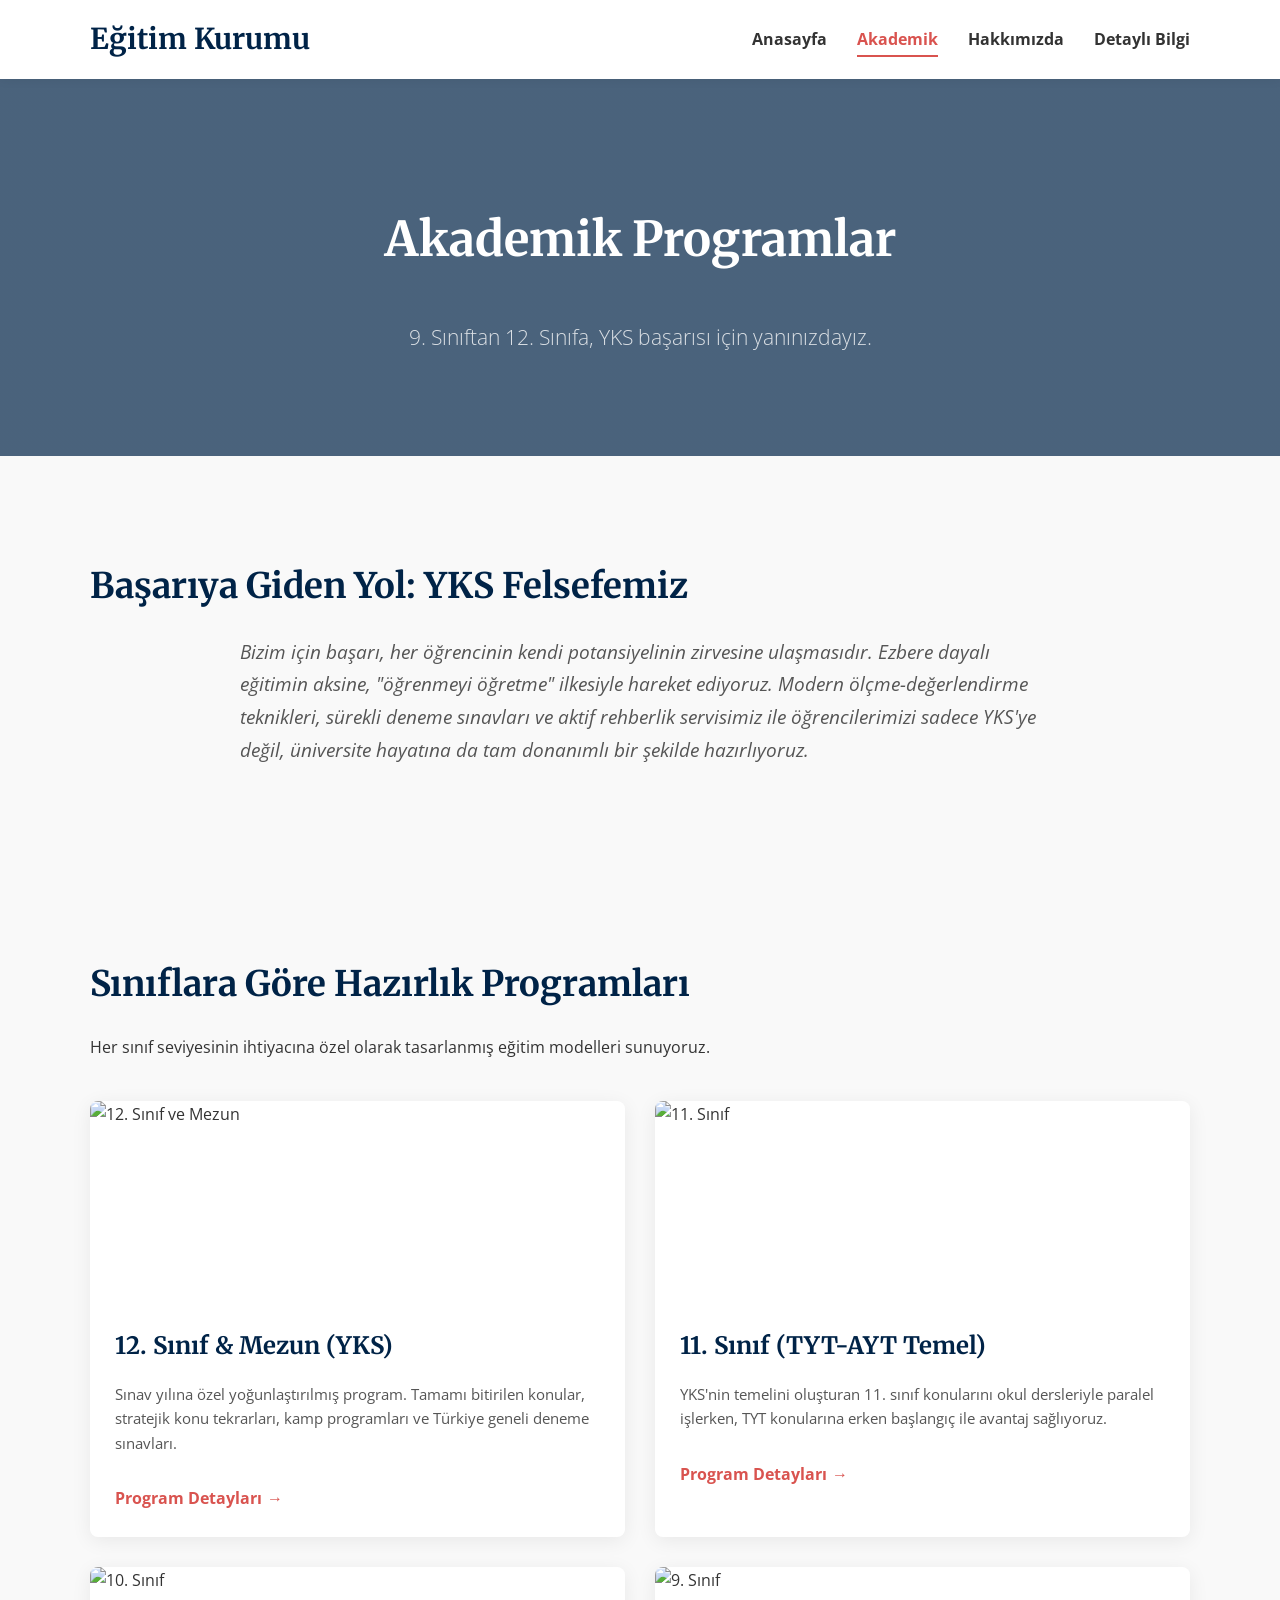
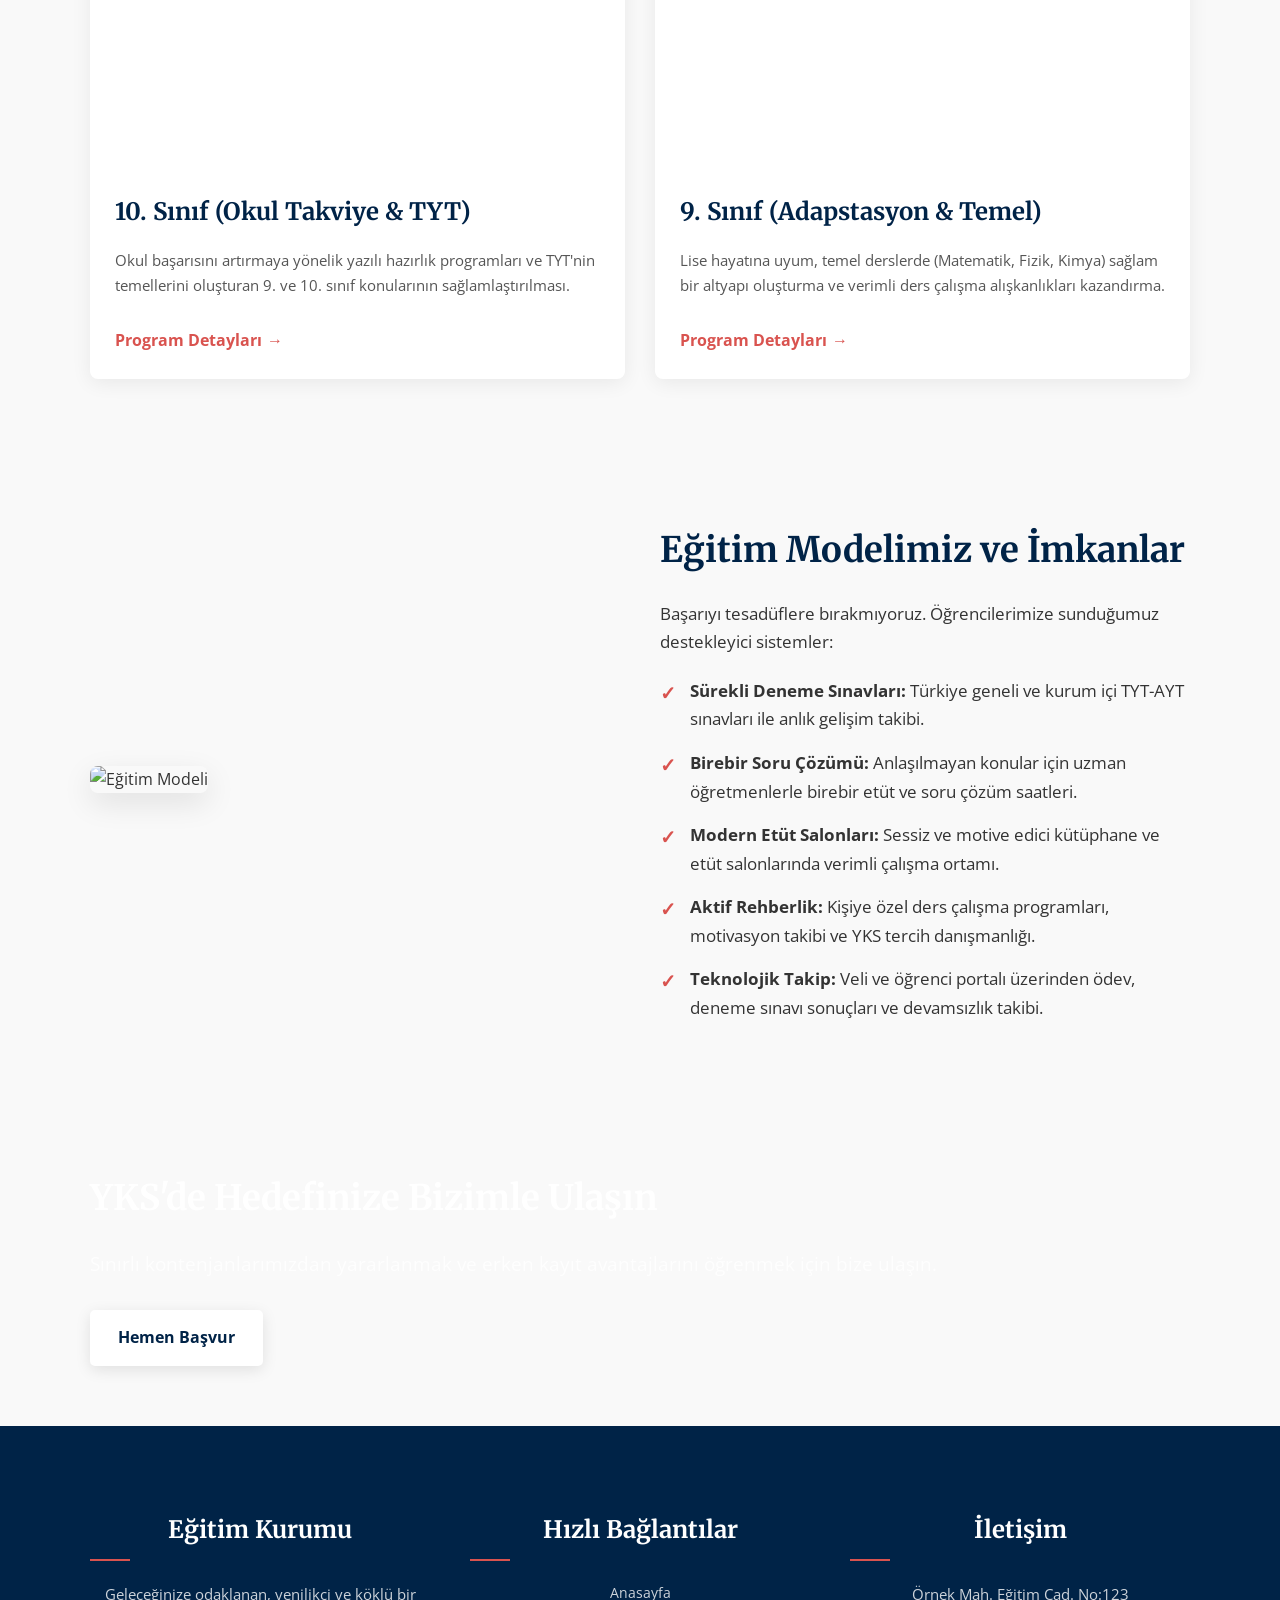
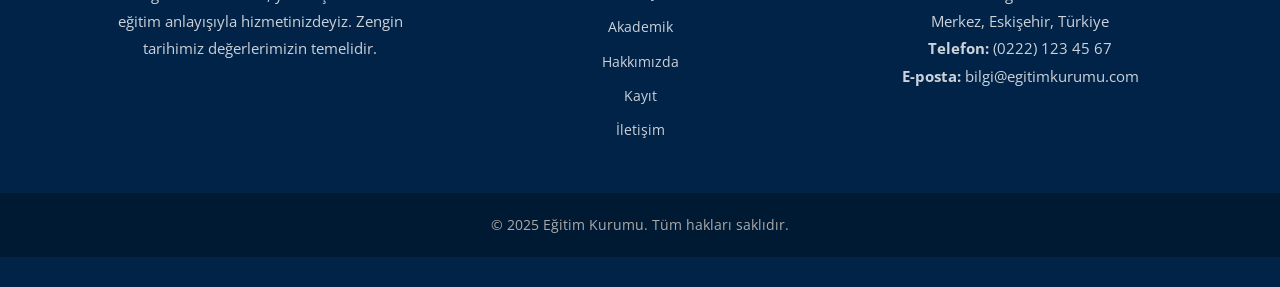
==== akademik.html @ 1feba9d6 "Add files via upload" ====
<!DOCTYPE html>
<html lang="tr">
<head>
    <meta charset="UTF-8">
    <meta name="viewport" content="width=device-width, initial-scale=1.0">
    <title>Akademik Programlar - Eğitim Kurumu</title>
    <link rel="stylesheet" href="style.css">
    
    <link rel="preconnect" href="https://fonts.googleapis.com">
    <link rel="preconnect" href="https://fonts.gstatic.com" crossorigin>
    <link href="https://fonts.googleapis.com/css2?family=Merriweather:wght@400;700&family=Open+Sans:wght@300;400;700&display=swap" rel="stylesheet">
</head>
<body>

    <header>
        <nav class="main-nav">
            <div class="container">
                <div class="logo">
                    <strong>Eğitim Kurumu</strong>
                </div>
                <ul class="nav-links">
                    <li><a href="index.html">Anasayfa</a></li>
                    <li><a href="akademik.html" class="active">Akademik</a></li>
                    <li><a href="hakkimizda.html">Hakkımızda</a></li>
                    <li><a href="detayli_bilgi.html">Detaylı Bilgi</a></li>

                </ul>
            </div>
        </nav>
    </header>

    <main>
        <section class="page-header">
            <div class="container reveal-on-scroll">
                <h1>Akademik Programlar</h1>
                <p class="subtitle">9. Sınıftan 12. Sınıfa, YKS başarısı için yanınızdayız.</p>
            </div>
        </section>

        <section class="philosophy">
            <div class="container intro text-center reveal-on-scroll">
                <h2>Başarıya Giden Yol: YKS Felsefemiz</h2>
                <p>Bizim için başarı, her öğrencinin kendi potansiyelinin zirvesine ulaşmasıdır. Ezbere dayalı eğitimin aksine, "öğrenmeyi öğretme" ilkesiyle hareket ediyoruz. Modern ölçme-değerlendirme teknikleri, sürekli deneme sınavları ve aktif rehberlik servisimiz ile öğrencilerimizi sadece YKS'ye değil, üniversite hayatına da tam donanımlı bir şekilde hazırlıyoruz.</p>
            </div>
        </section>

        <section class="programs">
            <div class="container">
                <div class="intro text-center reveal-on-scroll">
                    <h2>Sınıflara Göre Hazırlık Programları</h2>
                    <p>Her sınıf seviyesinin ihtiyacına özel olarak tasarlanmış eğitim modelleri sunuyoruz.</p>
                </div>
                
                <div class="program-grid-fours reveal-on-scroll">
                    
                    <div class="program-card">
                        <img src="https://placehold.co/600x400/002347/white?text=12.+Sınıf+ve+Mezun" alt="12. Sınıf ve Mezun">
                        <div class="program-content">
                            <h3>12. Sınıf & Mezun (YKS)</h3>
                            <p>Sınav yılına özel yoğunlaştırılmış program. Tamamı bitirilen konular, stratejik konu tekrarları, kamp programları ve Türkiye geneli deneme sınavları.</p>
                            <a href="#" class="btn-learn-more">Program Detayları</a>
                        </div>
                    </div>
                    <div class="program-card">
                        <img src="https://placehold.co/600x400/5a7a9a/white?text=11.+Sınıf" alt="11. Sınıf">
                        <div class="program-content">
                            <h3>11. Sınıf (TYT-AYT Temel)</h3>
                            <p>YKS'nin temelini oluşturan 11. sınıf konularını okul dersleriyle paralel işlerken, TYT konularına erken başlangıç ile avantaj sağlıyoruz.</p>
                            <a href="#" class="btn-learn-more">Program Detayları</a>
                        </div>
                    </div>
                    <div class="program-card">
                        <img src="https://placehold.co/600x400/d9534f/white?text=10.+Sınıf" alt="10. Sınıf">
                        <div class="program-content">
                            <h3>10. Sınıf (Okul Takviye & TYT)</h3>
                            <p>Okul başarısını artırmaya yönelik yazılı hazırlık programları ve TYT'nin temellerini oluşturan 9. ve 10. sınıf konularının sağlamlaştırılması.</p>
                            <a href="#" class="btn-learn-more">Program Detayları</a>
                        </div>
                    </div>
                    <div class="program-card">
                        <img src="https://placehold.co/600x400/6f8aa9/white?text=9.+Sınıf" alt="9. Sınıf">
                        <div class="program-content">
                            <h3>9. Sınıf (Adapstasyon & Temel)</h3>
                            <p>Lise hayatına uyum, temel derslerde (Matematik, Fizik, Kimya) sağlam bir altyapı oluşturma ve verimli ders çalışma alışkanlıkları kazandırma.</p>
                            <a href="#" class="btn-learn-more">Program Detayları</a>
                        </div>
                    </div>
                </div>
            </div>
        </section>
        
        <section class="resources">
            <div class="container split-section reveal-on-scroll">
                <div class="split-image">
                    <img src="https://placehold.co/600x450/4a6a8a/white?text=Deneme+Sınavı+Analizi" alt="Eğitim Modeli">
                </div>
                <div class="split-content">
                    <h2>Eğitim Modelimiz ve İmkanlar</h2>
                    <p>Başarıyı tesadüflere bırakmıyoruz. Öğrencilerimize sunduğumuz destekleyici sistemler:</p>
                    
                    <ul class="feature-list">
                        <li><b>Sürekli Deneme Sınavları:</b> Türkiye geneli ve kurum içi TYT-AYT sınavları ile anlık gelişim takibi.</li>
                        <li><b>Birebir Soru Çözümü:</b> Anlaşılmayan konular için uzman öğretmenlerle birebir etüt ve soru çözüm saatleri.</li>
                        <li><b>Modern Etüt Salonları:</b> Sessiz ve motive edici kütüphane ve etüt salonlarında verimli çalışma ortamı.</li>
                        <li><b>Aktif Rehberlik:</b> Kişiye özel ders çalışma programları, motivasyon takibi ve YKS tercih danışmanlığı.</li>
                        <li><b>Teknolojik Takip:</b> Veli ve öğrenci portalı üzerinden ödev, deneme sınavı sonuçları ve devamsızlık takibi.</li>
                    </ul>
                </div>
            </div>
        </section>

        <section class="cta-banner reveal-on-scroll">
            <div class="container text-center">
                <h2>YKS'de Hedefinize Bizimle Ulaşın</h2>
                <p>Sınırlı kontenjanlarımızdan yararlanmak ve erken kayıt avantajlarını öğrenmek için bize ulaşın.</p>
                <a href="#" class="btn-explore">Hemen Başvur</a>
            </div>
        </section>

    </main>

    <footer class="main-footer">
        <div class="container footer-grid">
            <div class="footer-column">
                <h3>Eğitim Kurumu</h3>
                <p>Geleceğinize odaklanan, yenilikçi ve köklü bir eğitim anlayışıyla hizmetinizdeyiz. Zengin tarihimiz değerlerimizin temelidir.</p>
            </div>
            <div class="footer-column">
                <h3>Hızlı Bağlantılar</h3>
                <ul class="footer-links">
                    <li><a href="index.html">Anasayfa</a></li>
                    <li><a href="akademik.html">Akademik</a></li>
                    <li><a href="hakkimizda.html">Hakkımızda</a></li>
                    <li><a href="#">Kayıt</a></li>
                    <li><a href="#">İletişim</a></li>
                </ul>
            </div>
            <div class="footer-column">
                <h3>İletişim</h3>
                <p>
                    Örnek Mah. Eğitim Cad. No:123<br>
                    Merkez, Eskişehir, Türkiye
                </p>
                <p>
                    <strong>Telefon:</strong> (0222) 123 45 67<br>
                    <strong>E-posta:</strong> bilgi@egitimkurumu.com
                </p>
            </div>
        </div>
        <div class="footer-bottom">
            <div class="container">
                <p>&copy; 2025 Eğitim Kurumu. Tüm hakları saklıdır.</p>
            </div>
        </div>
    </footer>

    <script>
        document.addEventListener("DOMContentLoaded", () => {
            const revealObserver = new IntersectionObserver((entries, observer) => {
                entries.forEach(entry => {
                    if (entry.isIntersecting) {
                        entry.target.classList.add('is-visible');
                        observer.unobserve(entry.target);
                    }
                });
            }, {
                threshold: 0.1
            });

            document.querySelectorAll('.reveal-on-scroll').forEach(el => {
                revealObserver.observe(el);
            });
        });
    </script>
</body>
</html>
---- style.css ----
/* --- TEMEL AYARLAR VE YENİ DEĞİŞKENLER --- */
:root {
    --primary-color: #002347; /* Ana Koyu Mavi */
    --accent-color: #d9534f;  /* Vurgu Rengi (Kırmızı) */
    --text-dark: #333;
    --text-light: #f4f4f4;
    --section-bg: #f9f9f9;   /* Bölümler için açık gri arka plan */
}

/* Daha pürüzsüz kaydırma ve kutu hesaplaması */
html {
    scroll-behavior: smooth;
}

body {
    /* Yeni ve daha profesyonel yazı tipleri */
    font-family: 'Open Sans', sans-serif;
    margin: 0;
    padding: 0;
    color: var(--text-dark);
    line-height: 1.7;
    background-color: #fff;
    -webkit-font-smoothing: antialiased; /* Fontları daha net göster */
}

.container {
    width: 90%;
    max-width: 1100px;
    margin: 0 auto;
}

h1, h2, h3, h4, h5, h6 {
    /* Başlıklar için daha şık, tırnaklı bir font */
    font-family: 'Merriweather', serif;
    font-weight: 700;
    color: var(--primary-color);
}

h1 { font-size: 3rem; }
h2 { font-size: 2.2rem; margin-bottom: 20px; }
h3 { font-size: 1.5rem; }

/* Genel bölüm stilleri (daha fazla boşluk) */
section {
    padding: 70px 0;
}
/* Her ikinci bölüme farklı arka plan rengi */
section:nth-of-type(odd) {
    background-color: var(--section-bg);
}

a {
    text-decoration: none;
    color: var(--accent-color);
    /* Tüm linklere yumuşak geçiş efekti */
    transition: all 0.3s ease;
}
a:hover {
    color: var(--primary-color);
}

/* --- HEADER / MENÜ --- */
.top-bar {
    background-color: var(--section-bg);
    padding: 10px 0;
    font-size: 0.85rem;
    border-bottom: 1px solid #ddd;
}
.top-bar .container { text-align: right; }
.top-bar a { margin-left: 15px; color: #555; }
.top-bar a:hover { color: var(--accent-color); }

.main-nav {
    background-color: #fff;
    padding: 15px 0;
    /* Menüyü sayfadan ayıran gölge efekti */
    box-shadow: 0 2px 10px rgba(0,0,0,0.05);
    position: sticky; /* Menüyü üste sabitler */
    top: 0;
    z-index: 1000;
}
.main-nav .container {
    display: flex;
    justify-content: space-between;
    align-items: center;
}
.logo { font-size: 1.8rem; font-family: 'Merriweather', serif; }
.logo strong { color: var(--primary-color); }

.nav-links { list-style: none; margin: 0; padding: 0; display: flex; }
.nav-links li { margin-left: 30px; }
.nav-links a {
    font-weight: 700;
    color: var(--text-dark);
    padding-bottom: 5px;
    position: relative; /* Efekt için */
}

/* Navigasyon için alt çizgi efekti */
.nav-links a::after {
    content: '';
    position: absolute;
    bottom: -2px;
    left: 0;
    width: 0;
    height: 2px;
    background-color: var(--accent-color);
    transition: width 0.4s ease;
}
.nav-links a:hover::after,
.nav-links a.active::after {
    width: 100%;
}
.nav-links a.active { color: var(--accent-color); }

/* --- ANA KARŞILAMA (HERO) --- */
.hero {
    background-image: linear-gradient(rgba(0, 35, 71, 0.6), rgba(0, 35, 71, 0.6)), url("mainbackground.jpg");
    background-size: cover;
    background-position: center;
    color: #fff;
    padding: 120px 0;
}
.hero-content {
    display: flex;
    justify-content: space-between;
    align-items: center;
    gap: 40px; /* Aradaki boşluk */
}
.hero-left { flex: 2; }
.hero-left .subtitle {
    font-size: 1rem;
    font-weight: 700;
    letter-spacing: 1px;
    color: rgba(255,255,255,0.8);
}
.hero-left h1 {
    margin: 10px 0 30px 0;
    color: #fff; /* Başlık rengi */
    line-height: 1.2;
}

/* Gelişmiş Buton Stili ve Efekti */
.btn-explore {
    background-color: var(--accent-color);
    color: #fff;
    padding: 14px 28px;
    border-radius: 5px;
    font-weight: 700;
    font-size: 1rem;
    display: inline-block; /* Efektler için */
    box-shadow: 0 4px 15px rgba(0,0,0,0.1);
    transition: all 0.3s ease;
}
.btn-explore:hover {
    background-color: #c9302c;
    color: #fff;
    /* Butona 'kalkma' efekti */
    transform: translateY(-3px);
    box-shadow: 0 6px 20px rgba(0,0,0,0.2);
}

.hero-right {
    flex: 1;
    background-color: rgba(255, 255, 255, 0.1);
    backdrop-filter: blur(8px);
    padding: 25px;
    border-radius: 8px; /* Yumuşak kenarlar */
    box-shadow: 0 4px 20px rgba(0,0,0,0.1);
}
.events-box h3 {
    border-bottom: 2px solid var(--accent-color);
    padding-bottom: 10px;
    margin-top: 0;
    color: #fff;
}
.events-box ul { list-style: none; padding: 0; margin: 0; }
.events-box li {
    padding: 12px 0;
    border-bottom: 1px solid rgba(255, 255, 255, 0.3);
}
.events-box li:last-child { border-bottom: none; }
.events-box a { color: #fff; font-weight: 700; }
.events-box a:hover { color: var(--accent-color); }

/* --- BAŞARI HİKAYELERİ (PARALAKS EFEKTİ) --- */
.success-stories {
    background-image: linear-gradient(rgba(0, 35, 71, 0.7), rgba(0, 35, 71, 0.7)), url('mezunlar.jpg');
    background-size: cover;
    background-position: center;
    color: #fff;
    padding: 100px 0;
    /* Basit Paralaks Efekti */
    background-attachment: fixed;
    text-align: center;
}
.success-stories h2 { color: #fff; }
.testimonial-quote {
    font-size: 1.6rem;
    font-style: italic;
    font-weight: 300;
    max-width: 750px;
    margin: 20px auto;
}
.testimonial-author {
    display: block;
    font-weight: 700;
    font-size: 1.1rem;
    margin-top: 20px;
    color: var(--accent-color);
}
.testimonial-title { font-size: 0.9rem; color: rgba(255,255,255,0.8); }

/* --- İSTATİSTİKLER (SAYAÇ EFEKTİ) --- */
.stats {
    background-color: var(--primary-color);
    color: #fff;
    padding: 60px 0;
}
.stats-grid {
    display: flex;
    justify-content: space-around;
    text-align: center;
    flex-wrap: wrap; /* Mobil için */
}
.stat-item {
    padding: 10px 20px;
}
.stat-item .stat-number {
    display: block;
    font-size: 3rem;
    font-weight: 700;
    color: var(--accent-color);
}
.stat-item .stat-label {
    font-size: 1rem;
    font-weight: 300;
    color: rgba(255,255,255,0.9);
}

/* --- STRATEJİLER (GELİŞMİŞ HOVER EFEKTİ) --- */
.strategies {
    padding-top: 70px;
    padding-bottom: 0; /* Grid altta olduğu için */
    background-color: #fff;
}
.strategies .intro {
    max-width: 800px;
    margin: 0 auto 50px auto;
    text-align: center;
}
.strategies .intro h2::after {
    /* Başlık altına şık bir ayraç */
    content: '';
    display: block;
    width: 60px;
    height: 3px;
    background-color: var(--accent-color);
    margin: 15px auto 0;
}
.strategies .intro p {
    font-size: 1.1rem;
    color: #555;
}

.cta-grid {
    display: grid;
    grid-template-columns: repeat(4, 1fr);
    width: 100%;
}
.cta-item {
    height: 350px;
    background-size: cover;
    background-position: center;
    position: relative;
    display: flex;
    justify-content: center;
    align-items: flex-end;
    overflow: hidden; /* Taşan efekti gizle */
    text-align: center;
}
.cta-item a {
    color: #fff;
    font-size: 1.4rem;
    font-family: 'Merriweather', serif;
    font-weight: 700;
    padding: 30px 20px;
    position: relative;
    z-index: 2;
    transition: all 0.4s ease;
    width: 100%;
}

/* Görüntü zoom efekti için arkaplan katmanı */
.cta-item::before {
    content: '';
    position: absolute;
    top: 0; left: 0; right: 0; bottom: 0;
    background: inherit; /* HTML'deki stili kopyalar */
    background-size: cover;
    background-position: center;
    z-index: 0;
    transition: transform 0.5s ease-out; /* Zoom efekti */
}
/* Alttan gelen gölge katmanı */
.cta-item::after {
    content: '';
    position: absolute;
    bottom: 0; left: 0; right: 0;
    height: 100%;
    background: linear-gradient(to top, rgba(0, 35, 71, 0.9) 10%, transparent 70%);
    z-index: 1;
    transition: all 0.4s ease;
}

/* CTA HOVER EFEKTİ */
.cta-item:hover::before {
    /* Arka plan resmini büyüt */
    transform: scale(1.1);
}
.cta-item:hover::after {
    /* Gölgeyi daha belirgin yap */
    background: linear-gradient(to top, rgba(0, 35, 71, 1) 30%, transparent 80%);
}
.cta-item:hover a {
    /* Metni hafifçe yukarı kaldır */
    transform: translateY(-10px);
}

/* --- FOOTER --- */
.main-footer {
    background-color: #222;
    color: #aaa;
    padding: 30px 0;
    text-align: center;
    font-size: 0.9rem;
}
.main-footer p { margin: 0; }

.reveal-on-scroll {
    opacity: 0;
    transform: translateY(40px); /* 40px aşağıdan gelsin */
    transition: opacity 1s ease-out, transform 0.8s ease-out;
    
    /* Tarayıcıya ipucu vererek performansı artır */
    will-change: opacity, transform; 
}

/* 2. Bitiş durumu: JavaScript bu sınıfı ekleyecek */
.reveal-on-scroll.is-visible {
    opacity: 1;
    transform: translateY(0);
}

/* 3. (Opsiyonel) Hero bölümündeki sağ kutu biraz gecikmeli gelsin */
.hero-right.reveal-on-scroll {
    transition-delay: 0.2s; /* 200ms gecikme */
}

/* 4. (Opsiyonel) Strateji kartları biraz gecikmeli gelsin */
.cta-grid.reveal-on-scroll {
    transition-delay: 0.3s; /* 300ms gecikme */
}
/* --- YENİ EKLENDİ: İLETİŞİM FORMU --- */
.contact {
    background-color: var(--section-bg); /* Açık gri arka plan */
}

.contact .intro p {
    font-size: 1.1rem;
    color: #555;
}

.contact-form {
    max-width: 800px;
    margin: 40px auto 0 auto;
}

/* Formu grid ile 2'li sütunlara ayır */
.form-grid {
    display: grid;
    grid-template-columns: 1fr 1fr;
    gap: 20px;
}

.form-group {
    margin-bottom: 20px;
}

.form-group label {
    display: block;
    margin-bottom: 8px;
    font-weight: 700;
    color: var(--primary-color);
}

.form-group input,
.form-group textarea {
    width: 100%;
    padding: 12px;
    border: 1px solid #ddd;
    border-radius: 5px;
    font-family: 'Open Sans', sans-serif;
    font-size: 1rem;
    box-sizing: border-box; /* Önemli: Padding'i genişliğe dahil et */
    transition: border-color 0.3s, box-shadow 0.3s;
}

.form-group input:focus,
.form-group textarea:focus {
    outline: none;
    border-color: var(--primary-color);
    box-shadow: 0 0 5px rgba(0, 35, 71, 0.2);
}

.contact-form .btn-explore {
    font-size: 1rem;
    padding: 14px 35px;
    cursor: pointer;
    border: none;
}


/* --- YENİ EKLENDİ: FOOTER --- */
.main-footer {
    background-color: var(--primary-color);
    color: rgba(255, 255, 255, 0.8);
    padding-top: 60px;
}

.footer-grid {
    display: grid;
    grid-template-columns: repeat(3, 1fr); /* 3 sütunlu grid */
    gap: 40px;
    padding-bottom: 40px;
}

.footer-column h3 {
    color: #fff;
    font-family: 'Merriweather', serif;
    margin-bottom: 20px;
    position: relative;
}

/* Başlık altı çizgi efekti */
.footer-column h3::after {
    content: '';
    display: block;
    width: 40px;
    height: 2px;
    background-color: var(--accent-color);
    margin-top: 8px;
}

.footer-column p {
    line-height: 1.8;
    font-size: 0.95rem;
}

.footer-links {
    list-style: none;
    padding: 0;
    margin: 0;
}

.footer-links li {
    margin-bottom: 10px;
}

.footer-links a {
    color: rgba(255, 255, 255, 0.8);
    text-decoration: none;
    transition: all 0.3s ease;
}

.footer-links a:hover {
    color: #fff;
    padding-left: 5px; /* Hover'da hafif kayma efekti */
}

.footer-bottom {
    background-color: #001a33; /* Ana renkten biraz daha koyu */
    color: #aaa;
    padding: 20px 0;
    text-align: center;
    font-size: 0.9rem;
}

.footer-bottom p {
    margin: 0;
}
/* --- YENİ EKLENDİ: AKADEMİK SAYFASI STİLLERİ --- */

/* 1. Sayfa Başlığı (Mini Hero) */
.page-header {
    background-image: linear-gradient(rgba(0, 35, 71, 0.7), rgba(0, 35, 71, 0.7)), url('https://placehold.co/1920x400/5a7a9a/white?text=Akademik');
    background-size: cover;
    background-position: center;
    padding: 80px 0;
    text-align: center;
    color: #fff;
}

.page-header h1 {
    color: #fff;
    font-size: 3rem;
}

/* 2. Felsefe Bölümü (Arka plan rengi) */
.philosophy {
    background-color: var(--section-bg);
}
.philosophy .intro p {
    font-size: 1.2rem;
    font-style: italic;
    color: #555;
    max-width: 800px;
    margin-left: auto;
    margin-right: auto;
}

/* 3. Programlar Bölümü */
.programs {
    background-color: #fff;
}

.program-grid {
    display: grid;
    grid-template-columns: repeat(3, 1fr);
    gap: 30px;
    margin-top: 40px;
}

.program-card {
    background-color: #fff;
    border-radius: 8px;
    box-shadow: 0 4px 20px rgba(0,0,0,0.07);
    overflow: hidden;
    transition: transform 0.3s ease, box-shadow 0.3s ease;
}

.program-card:hover {
    transform: translateY(-8px);
    box-shadow: 0 10px 30px rgba(0,0,0,0.12);
}

.program-card img {
    width: 100%;
    height: 200px; /* Kart görselleri için sabit yükseklik */
    object-fit: cover; /* Resmin orantılı kalmasını sağlar */
    display: block;
}

.program-content {
    padding: 25px;
}

.program-content h3 {
    margin-top: 0;
    margin-bottom: 10px;
    color: var(--primary-color);
}

.program-content p {
    font-size: 0.95rem;
    color: #555;
    line-height: 1.6;
}

.btn-learn-more {
    display: inline-block;
    margin-top: 15px;
    font-weight: 700;
    color: var(--accent-color);
    text-decoration: none;
    position: relative;
}

.btn-learn-more::after {
    content: '→';
    margin-left: 5px;
    transition: margin-left 0.3s ease;
}

.btn-learn-more:hover::after {
    margin-left: 10px;
}

/* 4. Kaynaklar (Split Section) */
.resources {
    background-color: var(--section-bg);
}
.split-section {
    display: grid;
    grid-template-columns: 1fr 1fr;
    gap: 40px;
    align-items: center;
}
.split-image img {
    width: 100%;
    border-radius: 8px;
    box-shadow: 0 10px 30px rgba(0,0,0,0.1);
}
.split-content h2 {
    margin-top: 0;
}
.split-content p {
    font-size: 1.05rem;
    line-height: 1.7;
}

/* 5. Eylem Çağrısı Banner */
.cta-banner {
    background-color: var(--primary-color);
    color: #fff;
    padding: 60px 0;
}
.cta-banner h2 {
    color: #fff;
    margin-top: 0;
}
.cta-banner p {
    font-size: 1.2rem;
    color: rgba(255,255,255,0.8);
    margin-bottom: 30px;
}
.cta-banner .btn-explore {
    background-color: #fff;
    color: var(--primary-color);
}
.cta-banner .btn-explore:hover {
    background-color: var(--accent-color);
    color: #fff;
}
.page-header p.subtitle {
    font-size: 1.3rem;
    font-weight: 300;
    color: rgba(255, 255, 255, 0.8);
    margin-top: 10px;
}


/* 4'lü (2x2) program grid'i için yeni sınıf */
.program-grid-fours {
    display: grid;
    grid-template-columns: repeat(2, 1fr); /* Varsayılan olarak 2 sütun */
    gap: 30px;
    margin-top: 40px;
}

/* Kaynaklar bölümündeki özellik listesi */
.split-content .feature-list {
    list-style-type: none; /* Madde işareti olmasın */
    padding-left: 0;
    margin-top: 20px;
}

.split-content .feature-list li {
    font-size: 1.05rem;
    position: relative;
    padding-left: 30px; /* İkon için boşluk */
    margin-bottom: 15px;
}

/* Liste elemanları için 'tik' işareti efekti */
.split-content .feature-list li::before {
    content: '✓'; /* Tik işareti */
    position: absolute;
    left: 0;
    top: 0;
    color: var(--accent-color); /* Kırmızı vurgu rengi */
    font-weight: 700;
    font-size: 1.2rem;
}
/* --- YENİ EKLENDİ: HAKKIMIZDA SAYFASI STİLLERİ --- */

/* Giriş Bölümü */
.about-intro {
    padding: 70px 0;
    background-color: #fff;
}
.about-intro .lead {
    font-size: 1.3rem;
    font-weight: 400;
    color: var(--primary-color);
    max-width: 900px;
    margin: 20px auto 30px auto;
    line-height: 1.6;
}
.about-intro p {
    max-width: 800px;
    margin: 0 auto 15px auto;
    color: #555;
    line-height: 1.7;
}

/* Misyon ve Vizyon (Mevcut split-section kullanıldı) */
.mission-vision {
    background-color: var(--section-bg);
}
/* Görseli ters çevir (misyon bölümü için) */
.split-section.reverse {
    grid-template-areas: "content image";
}
.split-section.reverse .split-image {
    grid-area: image;
}
.split-section.reverse .split-content {
    grid-area: content;
}

/* Neden Bizi Seçmelisiniz? */
.why-choose-us {
    background-color: #fff;
}
.feature-grid {
    display: grid;
    grid-template-columns: repeat(3, 1fr);
    gap: 30px;
    margin-top: 50px;
}
.feature-item {
    text-align: center;
    padding: 30px;
    background-color: var(--section-bg);
    border-radius: 8px;
    box-shadow: 0 4px 15px rgba(0,0,0,0.05);
    transition: transform 0.3s ease, box-shadow 0.3s ease;
}
.feature-item:hover {
    transform: translateY(-5px);
    box-shadow: 0 8px 25px rgba(0,0,0,0.1);
}
.feature-item i { /* İkonlar için yer tutucu */
    font-size: 3rem;
    color: var(--accent-color);
    margin-bottom: 20px;
    display: block;
}
/* Not: İkonları gerçek font ikonlarıyla (Font Awesome gibi) değiştirmelisiniz */
.feature-item h3 {
    color: var(--primary-color);
    margin-top: 0;
    margin-bottom: 10px;
}
.feature-item p {
    font-size: 0.95rem;
    color: #555;
    line-height: 1.6;
}

/* Ekibimiz Bölümü */
.our-team {
    background-color: var(--section-bg);
}
.team-grid {
    display: grid;
    grid-template-columns: repeat(4, 1fr);
    gap: 30px;
    margin-top: 50px;
}
.team-member {
    background-color: #fff;
    border-radius: 8px;
    overflow: hidden;
    box-shadow: 0 4px 15px rgba(0,0,0,0.07);
    text-align: center;
    padding-bottom: 20px;
    transition: transform 0.3s ease, box-shadow 0.3s ease;
}
.team-member:hover {
    transform: translateY(-5px);
    box-shadow: 0 8px 25px rgba(0,0,0,0.12);
}
.team-member img {
    width: 100%;
    height: 250px; /* Görsel sabit yüksekliği */
    object-fit: cover;
    display: block;
    margin-bottom: 15px;
}
.team-member h3 {
    margin: 0;
    color: var(--primary-color);
}
.team-member span {
    display: block;
    font-size: 0.9rem;
    color: var(--accent-color);
    margin-bottom: 10px;
}
.team-member p {
    font-size: 0.9rem;
    color: #666;
    padding: 0 15px;
    line-height: 1.6;
}

/* Galeri Bölümü */
.gallery {
    background-color: #fff;
}
.gallery-grid {
    display: grid;
    grid-template-columns: repeat(auto-fit, minmax(300px, 1fr)); /* Esnek grid */
    gap: 15px;
    margin-top: 50px;
}
.gallery-grid img {
    width: 100%;
    height: 250px; /* Galeri görselleri için sabit yükseklik */
    object-fit: cover;
    border-radius: 8px;
    box-shadow: 0 4px 15px rgba(0,0,0,0.07);
    transition: transform 0.3s ease, box-shadow 0.3s ease;
}
.gallery-grid img:hover {
    transform: scale(1.03);
    box-shadow: 0 8px 25px rgba(0,0,0,0.12);
}
/* --- YENİ EKLENDİ: DETAYLI BİLGİ SAYFASI --- */

.contact-page-section {
    background-color: var(--section-bg);
    padding: 60px 0;
}

.contact-page-grid {
    display: grid;
    grid-template-columns: 1fr 1.2fr; /* Sağ taraf (form) biraz daha geniş */
    gap: 40px;
    align-items: start; /* Yukarı hizala */
}

/* Sol Sütun: Bilgi Kutusu */
.contact-info-box {
    background-color: var(--primary-color);
    color: #fff;
    padding: 40px;
    border-radius: 8px;
    box-shadow: 0 4px 20px rgba(0,0,0,0.15);
}

.contact-info-box h3 {
    color: #fff;
    border-bottom: 2px solid var(--accent-color);
    padding-bottom: 15px;
    margin-top: 0;
}

.contact-info-box p {
    color: rgba(255,255,255,0.9);
    margin-bottom: 30px;
}

.info-list {
    list-style: none;
    padding: 0;
    margin: 0 0 30px 0;
}

.info-list li {
    display: flex;
    align-items: flex-start;
    margin-bottom: 20px;
    font-size: 0.95rem;
}

.info-list i {
    color: var(--accent-color);
    font-size: 1.2rem;
    margin-right: 15px;
    margin-top: 5px; /* İkonu metinle hizala */
    width: 20px;
    text-align: center;
}

.info-list a {
    color: #fff;
    text-decoration: underline;
}

.info-list a:hover {
    color: var(--accent-color);
}

.map-container iframe {
    border-radius: 5px;
    box-shadow: 0 4px 10px rgba(0,0,0,0.2);
}

/* Sağ Sütun: Form Kutusu */
.contact-form-box {
    background-color: #fff;
    padding: 40px;
    border-radius: 8px;
    box-shadow: 0 4px 20px rgba(0,0,0,0.05);
}

.contact-form-box h3 {
    margin-top: 0;
    color: var(--primary-color);
}

.form-notice {
    background-color: #fff8e1; /* Sarımsı uyarı rengi */
    border-left: 4px solid #ffc107;
    padding: 15px;
    margin-bottom: 25px;
    font-size: 0.9rem;
    color: #856404;
}

.contact-form-box select {
    width: 100%;
    padding: 12px;
    border: 1px solid #ddd;
    border-radius: 5px;
    font-family: 'Open Sans', sans-serif;
    font-size: 1rem;
    background-color: #fff;
    cursor: pointer;
}

.contact-form-box select:focus {
    outline: none;
    border-color: var(--primary-color);
}

.btn-explore.full-width {
    width: 100%;
    text-align: center;
    border: none;
    cursor: pointer;
    font-size: 1.1rem;
    margin-top: 10px;
}

/* --- MOBİL UYUMLULUK (Basit) --- */
@media (max-width: 992px) {
    .hero-content { flex-direction: column; text-align: center; }
    .hero-right { width: 100%; max-width: 400px; margin-top: 30px; }
    .stats-grid { grid-template-columns: 1fr 1fr; gap: 20px; }
    .cta-grid { grid-template-columns: 1fr 1fr; }
    .program-grid {
    grid-template-columns: repeat(2, 1fr); /* Tablette 2 sütun */
    }
    .feature-grid {
        grid-template-columns: repeat(2, 1fr); /* Tablette 2 sütun */
    }
    .team-grid {
        grid-template-columns: repeat(2, 1fr); /* Tablette 2 sütun */
    }
    .contact-page-grid {
        grid-template-columns: 1fr; /* Mobilde tek sütun */
    }
    .contact-info-box {
        padding: 30px;
    }
    .contact-form-box {
        padding: 30px;
    }
}

@media (max-width: 768px) {
    .nav-links { display: none; } /* Basitlik için menüyü gizle */
    .stats-grid { grid-template-columns: 1fr; gap: 30px; }
    .cta-grid { grid-template-columns: 1fr; }
    .cta-item { height: 250px; }
    h1 { font-size: 2.2rem; }
    h2 { font-size: 1.8rem; }
    .page-header p.subtitle {
    font-size: 1.1rem;
    }
    .program-grid-fours {
    grid-template-columns: 1fr; /* Mobilde 1 sütuna düşür */
    }
    .page-header h1 {
    font-size: 2.2rem;
    }
    .program-grid {
        grid-template-columns: 1fr; /* Mobilde 1 sütun */
    }
    .split-section {
        grid-template-columns: 1fr; /* Mobilde alt alta */
    }
    .split-image {
        margin-bottom: 20px; /* Resim ile yazı arasına boşluk */
    }
    .about-intro .lead {
    font-size: 1.1rem;
    }
    .feature-grid {
        grid-template-columns: 1fr; /* Mobilde 1 sütun */
    }
    .team-grid {
        grid-template-columns: 1fr; /* Mobilde 1 sütun */
    }
}
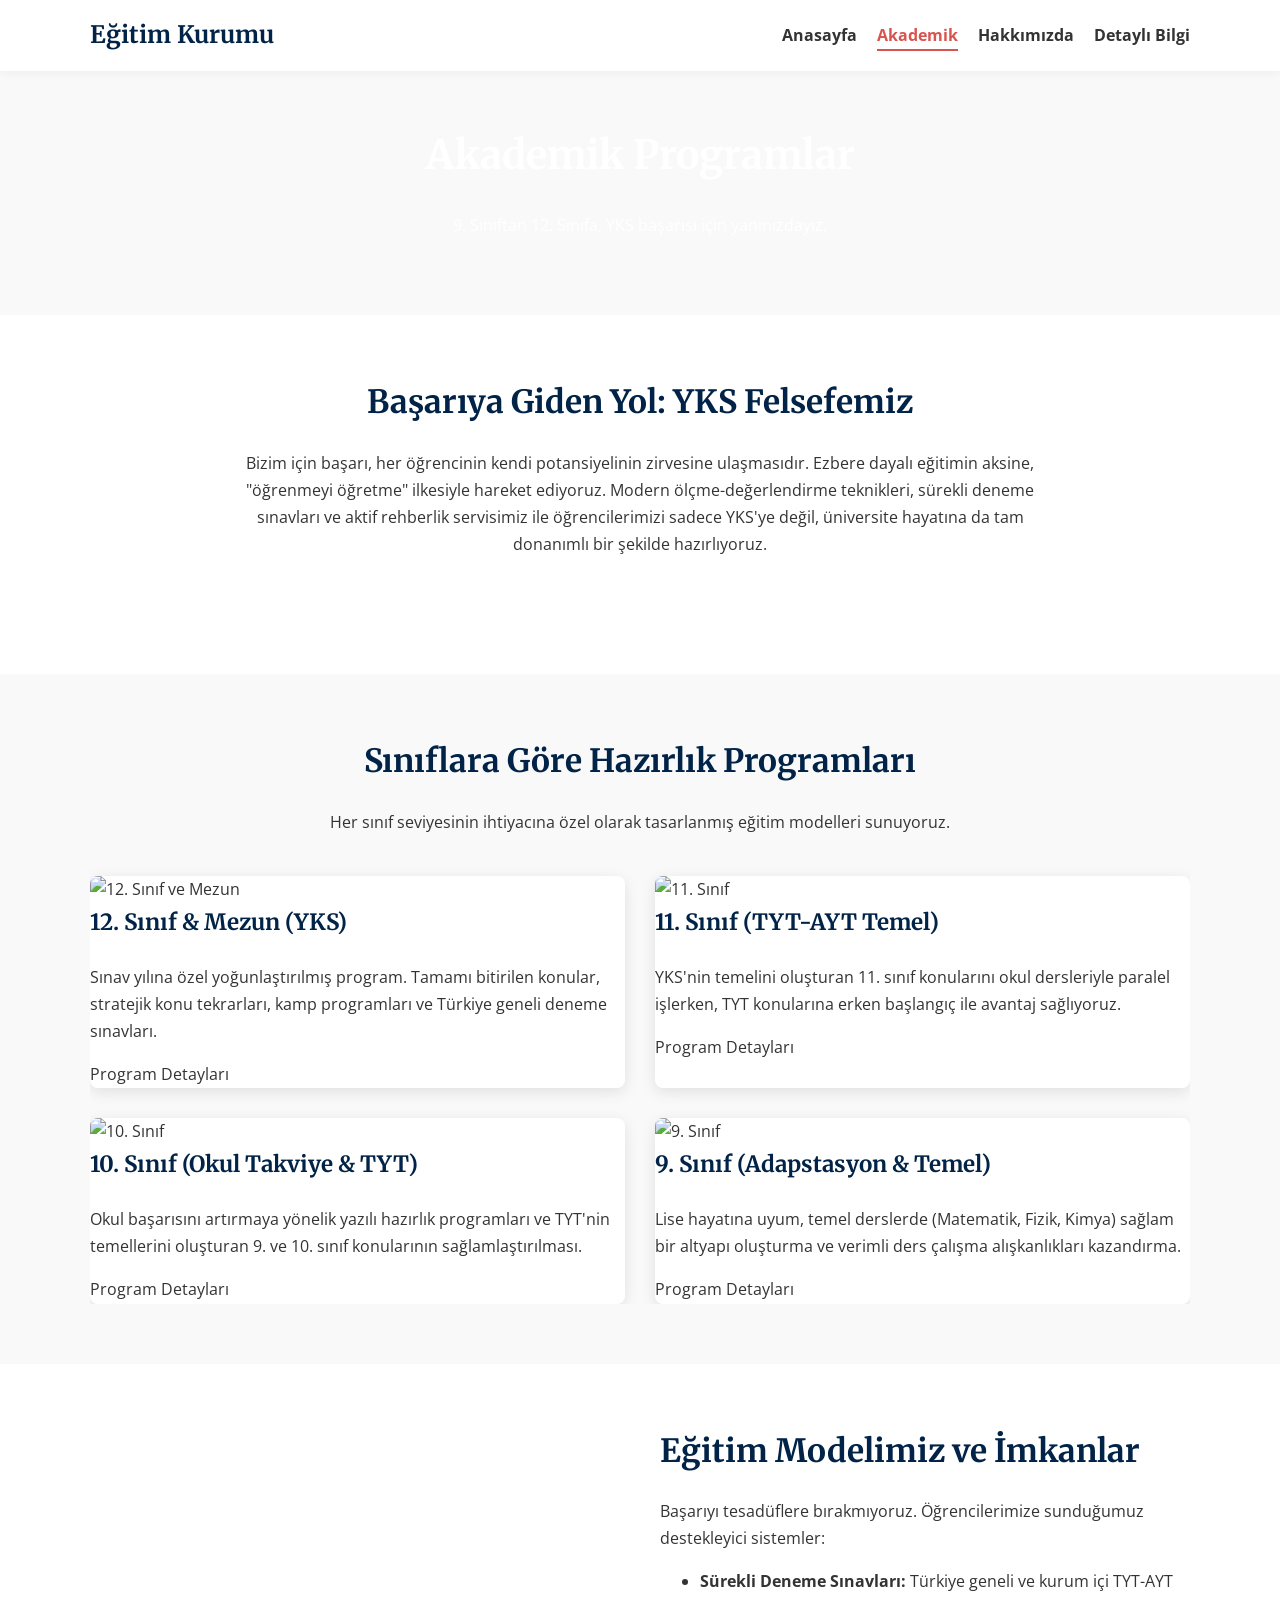
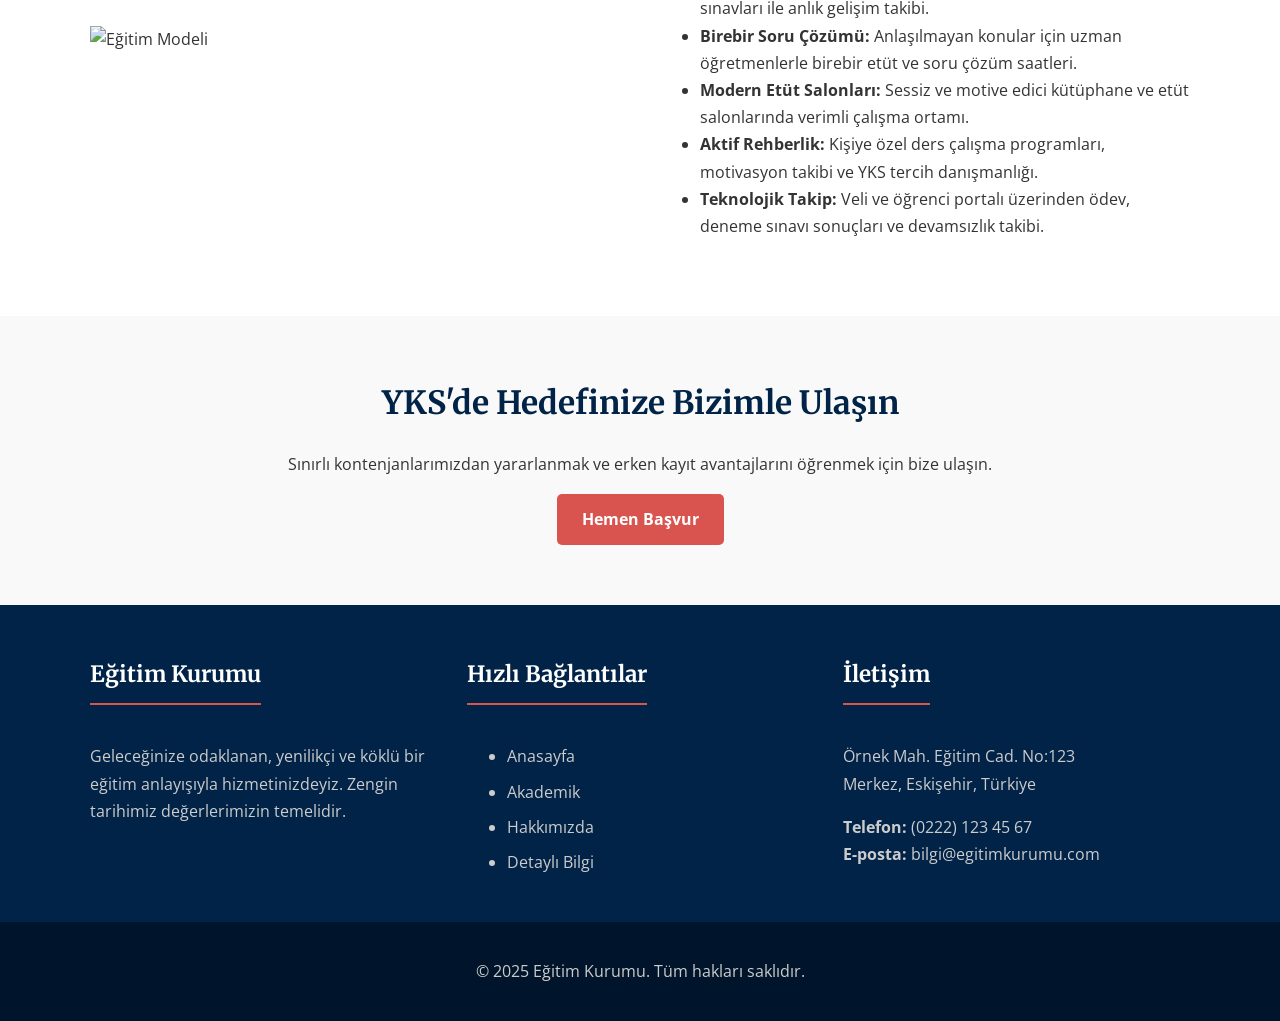
==== commit 10cccc16: "Fix footer" ====
--- a/akademik.html
+++ b/akademik.html
@@ -131,8 +131,7 @@
                     <li><a href="index.html">Anasayfa</a></li>
                     <li><a href="akademik.html">Akademik</a></li>
                     <li><a href="hakkimizda.html">Hakkımızda</a></li>
-                    <li><a href="#">Kayıt</a></li>
-                    <li><a href="#">İletişim</a></li>
+                    <li><a href="detayli_bilgi.html">Detaylı Bilgi</a></li>
                 </ul>
             </div>
             <div class="footer-column">
@@ -173,4 +172,4 @@
         });
     </script>
 </body>
-</html>+</html>
--- a/style.css
+++ b/style.css
@@ -1,81 +1,74 @@
-/* --- TEMEL AYARLAR VE YENİ DEĞİŞKENLER --- */
+/* --- 1. TEMEL SIFIRLAMA VE AYARLAR (EN ÖNEMLİ KISIM) --- */
+* {
+    /* Bu satır, kutuların boyutunu padding dahil hesaplar. Taşmayı engeller. */
+    box-sizing: border-box; 
+}
+
 :root {
-    --primary-color: #002347; /* Ana Koyu Mavi */
-    --accent-color: #d9534f;  /* Vurgu Rengi (Kırmızı) */
+    --primary-color: #002347;
+    --accent-color: #d9534f;
     --text-dark: #333;
     --text-light: #f4f4f4;
-    --section-bg: #f9f9f9;   /* Bölümler için açık gri arka plan */
-}
-
-/* Daha pürüzsüz kaydırma ve kutu hesaplaması */
-html {
-    scroll-behavior: smooth;
-}
-
-body {
-    /* Yeni ve daha profesyonel yazı tipleri */
-    font-family: 'Open Sans', sans-serif;
+    --section-bg: #f9f9f9;
+}
+
+html, body {
     margin: 0;
     padding: 0;
+    width: 100%;
+    /* Yatay taşmayı kesinlikle engeller */
+    overflow-x: hidden; 
+    scroll-behavior: smooth;
+    font-family: 'Open Sans', sans-serif;
     color: var(--text-dark);
     line-height: 1.7;
     background-color: #fff;
-    -webkit-font-smoothing: antialiased; /* Fontları daha net göster */
-}
-
+}
+
+/* Görsellerin asla ekran dışına taşmamasını sağlar */
+img {
+    max-width: 100%;
+    height: auto;
+    display: block;
+}
+
+/* --- 2. GENEL DÜZEN --- */
 .container {
     width: 90%;
     max-width: 1100px;
     margin: 0 auto;
+    /* Container içindeki taşmaları da engelle */
+    overflow: hidden; 
 }
 
 h1, h2, h3, h4, h5, h6 {
-    /* Başlıklar için daha şık, tırnaklı bir font */
     font-family: 'Merriweather', serif;
     font-weight: 700;
     color: var(--primary-color);
-}
-
-h1 { font-size: 3rem; }
-h2 { font-size: 2.2rem; margin-bottom: 20px; }
-h3 { font-size: 1.5rem; }
-
-/* Genel bölüm stilleri (daha fazla boşluk) */
-section {
-    padding: 70px 0;
-}
-/* Her ikinci bölüme farklı arka plan rengi */
-section:nth-of-type(odd) {
-    background-color: var(--section-bg);
-}
-
-a {
-    text-decoration: none;
-    color: var(--accent-color);
-    /* Tüm linklere yumuşak geçiş efekti */
-    transition: all 0.3s ease;
-}
-a:hover {
-    color: var(--primary-color);
-}
-
-/* --- HEADER / MENÜ --- */
+    margin-top: 0;
+}
+
+h1 { font-size: 2.5rem; line-height: 1.2; }
+h2 { font-size: 2rem; margin-bottom: 20px; }
+h3 { font-size: 1.4rem; }
+
+section { padding: 60px 0; }
+section:nth-of-type(odd) { background-color: var(--section-bg); }
+
+a { text-decoration: none; color: inherit; transition: all 0.3s ease; }
+
+/* --- 3. HEADER & MENU --- */
 .top-bar {
     background-color: var(--section-bg);
     padding: 10px 0;
     font-size: 0.85rem;
     border-bottom: 1px solid #ddd;
 }
-.top-bar .container { text-align: right; }
-.top-bar a { margin-left: 15px; color: #555; }
-.top-bar a:hover { color: var(--accent-color); }
-
 .main-nav {
     background-color: #fff;
     padding: 15px 0;
-    /* Menüyü sayfadan ayıran gölge efekti */
     box-shadow: 0 2px 10px rgba(0,0,0,0.05);
-    position: sticky; /* Menüyü üste sabitler */
+    position: sticky;
     top: 0;
     z-index: 1000;
 }
@@ -83,917 +76,185 @@
     display: flex;
     justify-content: space-between;
     align-items: center;
-}
-.logo { font-size: 1.8rem; font-family: 'Merriweather', serif; }
-.logo strong { color: var(--primary-color); }
-
+    overflow: visible; /* Menü dropdown taşması için */
+}
+.logo { font-size: 1.5rem; font-family: 'Merriweather', serif; color: var(--primary-color); }
 .nav-links { list-style: none; margin: 0; padding: 0; display: flex; }
-.nav-links li { margin-left: 30px; }
-.nav-links a {
-    font-weight: 700;
-    color: var(--text-dark);
-    padding-bottom: 5px;
-    position: relative; /* Efekt için */
-}
-
-/* Navigasyon için alt çizgi efekti */
+.nav-links li { margin-left: 20px; }
+.nav-links a { font-weight: 700; color: var(--text-dark); position: relative; }
+.nav-links a.active { color: var(--accent-color); }
 .nav-links a::after {
-    content: '';
-    position: absolute;
-    bottom: -2px;
-    left: 0;
-    width: 0;
-    height: 2px;
-    background-color: var(--accent-color);
-    transition: width 0.4s ease;
-}
-.nav-links a:hover::after,
-.nav-links a.active::after {
-    width: 100%;
-}
-.nav-links a.active { color: var(--accent-color); }
-
-/* --- ANA KARŞILAMA (HERO) --- */
+    content: ''; position: absolute; bottom: -5px; left: 0; width: 0; height: 2px;
+    background-color: var(--accent-color); transition: width 0.3s;
+}
+.nav-links a:hover::after, .nav-links a.active::after { width: 100%; }
+
+/* --- 4. HERO SECTION --- */
 .hero {
-    background-image: linear-gradient(rgba(0, 35, 71, 0.6), rgba(0, 35, 71, 0.6)), url("mainbackground.jpg");
+    background-image: linear-gradient(rgba(0, 35, 71, 0.7), rgba(0, 35, 71, 0.7)), url('https://placehold.co/1920x800/6f8aa9/white?text=Ana+Görsel');
     background-size: cover;
     background-position: center;
     color: #fff;
-    padding: 120px 0;
+    padding: 100px 0;
 }
 .hero-content {
     display: flex;
     justify-content: space-between;
     align-items: center;
-    gap: 40px; /* Aradaki boşluk */
-}
-.hero-left { flex: 2; }
-.hero-left .subtitle {
-    font-size: 1rem;
-    font-weight: 700;
-    letter-spacing: 1px;
-    color: rgba(255,255,255,0.8);
-}
-.hero-left h1 {
-    margin: 10px 0 30px 0;
-    color: #fff; /* Başlık rengi */
-    line-height: 1.2;
-}
-
-/* Gelişmiş Buton Stili ve Efekti */
+    gap: 30px;
+}
+.hero-left { flex: 1; }
+.hero-left h1 { color: #fff; font-size: 2.5rem; }
+.hero-right {
+    flex: 1;
+    background-color: rgba(255, 255, 255, 0.1);
+    backdrop-filter: blur(5px);
+    padding: 20px;
+    border-radius: 8px;
+}
 .btn-explore {
     background-color: var(--accent-color);
     color: #fff;
-    padding: 14px 28px;
+    padding: 12px 25px;
     border-radius: 5px;
     font-weight: 700;
-    font-size: 1rem;
-    display: inline-block; /* Efektler için */
+    display: inline-block;
+    border: none;
+    cursor: pointer;
+}
+
+.events-box h3 { color: #fff; border-bottom: 2px solid var(--accent-color); padding-bottom: 10px; }
+.events-box ul { list-style: none; padding: 0; }
+.events-box li { padding: 10px 0; border-bottom: 1px solid rgba(255,255,255,0.3); }
+.events-box a { color: #fff; font-weight: bold; font-size: 0.95rem; }
+
+/* --- 5. GRIDS & CARDS (Akademik, Hakkımızda vb.) --- */
+.program-grid, .program-grid-fours, .feature-grid, .team-grid, .cta-grid, .gallery-grid, .footer-grid, .stats-grid {
+    display: grid;
+    gap: 30px;
+}
+/* Varsayılan sütun sayıları (Masaüstü) */
+.program-grid { grid-template-columns: repeat(3, 1fr); }
+.program-grid-fours { grid-template-columns: repeat(2, 1fr); }
+.feature-grid { grid-template-columns: repeat(3, 1fr); }
+.team-grid { grid-template-columns: repeat(4, 1fr); }
+.cta-grid { grid-template-columns: repeat(4, 1fr); }
+.stats-grid { grid-template-columns: repeat(5, 1fr); }
+.footer-grid { grid-template-columns: repeat(3, 1fr); }
+
+/* Kart Stilleri */
+.program-card, .feature-item, .team-member, .cta-item {
+    background: #fff;
+    border-radius: 8px;
+    overflow: hidden;
     box-shadow: 0 4px 15px rgba(0,0,0,0.1);
-    transition: all 0.3s ease;
-}
-.btn-explore:hover {
-    background-color: #c9302c;
-    color: #fff;
-    /* Butona 'kalkma' efekti */
-    transform: translateY(-3px);
-    box-shadow: 0 6px 20px rgba(0,0,0,0.2);
-}
-
-.hero-right {
-    flex: 1;
-    background-color: rgba(255, 255, 255, 0.1);
-    backdrop-filter: blur(8px);
-    padding: 25px;
-    border-radius: 8px; /* Yumuşak kenarlar */
-    box-shadow: 0 4px 20px rgba(0,0,0,0.1);
-}
-.events-box h3 {
-    border-bottom: 2px solid var(--accent-color);
-    padding-bottom: 10px;
-    margin-top: 0;
-    color: #fff;
-}
-.events-box ul { list-style: none; padding: 0; margin: 0; }
-.events-box li {
-    padding: 12px 0;
-    border-bottom: 1px solid rgba(255, 255, 255, 0.3);
-}
-.events-box li:last-child { border-bottom: none; }
-.events-box a { color: #fff; font-weight: 700; }
-.events-box a:hover { color: var(--accent-color); }
-
-/* --- BAŞARI HİKAYELERİ (PARALAKS EFEKTİ) --- */
-.success-stories {
-    background-image: linear-gradient(rgba(0, 35, 71, 0.7), rgba(0, 35, 71, 0.7)), url('mezunlar.jpg');
+}
+.cta-item {
+    height: 300px;
     background-size: cover;
     background-position: center;
-    color: #fff;
-    padding: 100px 0;
-    /* Basit Paralaks Efekti */
-    background-attachment: fixed;
-    text-align: center;
-}
-.success-stories h2 { color: #fff; }
-.testimonial-quote {
-    font-size: 1.6rem;
-    font-style: italic;
-    font-weight: 300;
-    max-width: 750px;
-    margin: 20px auto;
-}
-.testimonial-author {
-    display: block;
-    font-weight: 700;
-    font-size: 1.1rem;
-    margin-top: 20px;
-    color: var(--accent-color);
-}
-.testimonial-title { font-size: 0.9rem; color: rgba(255,255,255,0.8); }
-
-/* --- İSTATİSTİKLER (SAYAÇ EFEKTİ) --- */
-.stats {
+    display: flex;
+    align-items: flex-end;
+    justify-content: center;
+    position: relative;
+}
+.cta-item a {
+    position: relative; z-index: 2; color: #fff; font-weight: bold;
+    font-family: 'Merriweather', serif; font-size: 1.2rem; padding: 20px; text-align: center;
+}
+.cta-item::after {
+    content: ''; position: absolute; bottom: 0; left: 0; right: 0; height: 100%;
+    background: linear-gradient(to top, rgba(0,35,71,0.9), transparent);
+}
+
+/* --- 6. SAYFA BAŞLIKLARI VE BÖLÜMLER --- */
+.page-header {
     background-color: var(--primary-color);
     color: #fff;
+    text-align: center;
     padding: 60px 0;
 }
-.stats-grid {
-    display: flex;
-    justify-content: space-around;
-    text-align: center;
-    flex-wrap: wrap; /* Mobil için */
-}
-.stat-item {
-    padding: 10px 20px;
-}
-.stat-item .stat-number {
-    display: block;
-    font-size: 3rem;
-    font-weight: 700;
-    color: var(--accent-color);
-}
-.stat-item .stat-label {
-    font-size: 1rem;
-    font-weight: 300;
-    color: rgba(255,255,255,0.9);
-}
-
-/* --- STRATEJİLER (GELİŞMİŞ HOVER EFEKTİ) --- */
-.strategies {
-    padding-top: 70px;
-    padding-bottom: 0; /* Grid altta olduğu için */
-    background-color: #fff;
-}
-.strategies .intro {
-    max-width: 800px;
-    margin: 0 auto 50px auto;
-    text-align: center;
-}
-.strategies .intro h2::after {
-    /* Başlık altına şık bir ayraç */
-    content: '';
-    display: block;
-    width: 60px;
-    height: 3px;
-    background-color: var(--accent-color);
-    margin: 15px auto 0;
-}
-.strategies .intro p {
-    font-size: 1.1rem;
-    color: #555;
-}
-
-.cta-grid {
-    display: grid;
-    grid-template-columns: repeat(4, 1fr);
-    width: 100%;
-}
-.cta-item {
-    height: 350px;
-    background-size: cover;
-    background-position: center;
-    position: relative;
-    display: flex;
-    justify-content: center;
-    align-items: flex-end;
-    overflow: hidden; /* Taşan efekti gizle */
-    text-align: center;
-}
-.cta-item a {
-    color: #fff;
-    font-size: 1.4rem;
-    font-family: 'Merriweather', serif;
-    font-weight: 700;
-    padding: 30px 20px;
-    position: relative;
-    z-index: 2;
-    transition: all 0.4s ease;
-    width: 100%;
-}
-
-/* Görüntü zoom efekti için arkaplan katmanı */
-.cta-item::before {
-    content: '';
-    position: absolute;
-    top: 0; left: 0; right: 0; bottom: 0;
-    background: inherit; /* HTML'deki stili kopyalar */
-    background-size: cover;
-    background-position: center;
-    z-index: 0;
-    transition: transform 0.5s ease-out; /* Zoom efekti */
-}
-/* Alttan gelen gölge katmanı */
-.cta-item::after {
-    content: '';
-    position: absolute;
-    bottom: 0; left: 0; right: 0;
-    height: 100%;
-    background: linear-gradient(to top, rgba(0, 35, 71, 0.9) 10%, transparent 70%);
-    z-index: 1;
-    transition: all 0.4s ease;
-}
-
-/* CTA HOVER EFEKTİ */
-.cta-item:hover::before {
-    /* Arka plan resmini büyüt */
-    transform: scale(1.1);
-}
-.cta-item:hover::after {
-    /* Gölgeyi daha belirgin yap */
-    background: linear-gradient(to top, rgba(0, 35, 71, 1) 30%, transparent 80%);
-}
-.cta-item:hover a {
-    /* Metni hafifçe yukarı kaldır */
-    transform: translateY(-10px);
-}
-
-/* --- FOOTER --- */
-.main-footer {
-    background-color: #222;
-    color: #aaa;
-    padding: 30px 0;
-    text-align: center;
-    font-size: 0.9rem;
-}
-.main-footer p { margin: 0; }
-
-.reveal-on-scroll {
-    opacity: 0;
-    transform: translateY(40px); /* 40px aşağıdan gelsin */
-    transition: opacity 1s ease-out, transform 0.8s ease-out;
+.page-header h1 { color: #fff; }
+.split-section { display: grid; grid-template-columns: 1fr 1fr; gap: 40px; align-items: center; }
+.text-center { text-align: center; }
+.intro { max-width: 800px; margin: 0 auto 40px auto; }
+
+/* --- 7. İLETİŞİM FORMU --- */
+.contact-page-grid { display: grid; grid-template-columns: 1fr 1.5fr; gap: 40px; }
+.contact-info-box, .contact-form-box { padding: 30px; border-radius: 8px; background: #fff; box-shadow: 0 4px 15px rgba(0,0,0,0.1); }
+.contact-info-box { background: var(--primary-color); color: #fff; }
+.contact-info-box h3 { color: #fff; }
+.form-group { margin-bottom: 20px; }
+.form-group label { display: block; margin-bottom: 5px; font-weight: bold; }
+.form-group input, .form-group textarea, .form-group select {
+    width: 100%; padding: 12px; border: 1px solid #ddd; border-radius: 5px;
+}
+.btn-explore.full-width { width: 100%; }
+
+/* --- 8. FOOTER --- */
+.main-footer { background-color: var(--primary-color); color: #ccc; padding-top: 50px; }
+.footer-column h3 { color: #fff; border-bottom: 2px solid var(--accent-color); padding-bottom: 10px; display: inline-block; }
+.footer-links li { margin-bottom: 8px; }
+.footer-bottom { background: #00152b; padding: 20px 0; text-align: center; margin-top: 30px; }
+
+/* --- 9. ANİMASYON --- */
+.reveal-on-scroll { opacity: 0; transform: translateY(30px); transition: all 0.8s ease; }
+.reveal-on-scroll.is-visible { opacity: 1; transform: translateY(0); }
+
+
+/* --- 10. MOBİL UYUMLULUK (BURASI SORUNUNUZU ÇÖZECEK) --- */
+
+@media (max-width: 992px) {
+    /* Tablet ayarları */
+    .program-grid, .feature-grid, .team-grid, .cta-grid { grid-template-columns: repeat(2, 1fr); }
+    .hero-content { flex-direction: column; text-align: center; }
+    .hero-right { width: 100%; margin-top: 30px; }
+}
+
+@media (max-width: 768px) {
+    /* TELEFON AYARLARI */
     
-    /* Tarayıcıya ipucu vererek performansı artır */
-    will-change: opacity, transform; 
-}
-
-/* 2. Bitiş durumu: JavaScript bu sınıfı ekleyecek */
-.reveal-on-scroll.is-visible {
-    opacity: 1;
-    transform: translateY(0);
-}
-
-/* 3. (Opsiyonel) Hero bölümündeki sağ kutu biraz gecikmeli gelsin */
-.hero-right.reveal-on-scroll {
-    transition-delay: 0.2s; /* 200ms gecikme */
-}
-
-/* 4. (Opsiyonel) Strateji kartları biraz gecikmeli gelsin */
-.cta-grid.reveal-on-scroll {
-    transition-delay: 0.3s; /* 300ms gecikme */
-}
-/* --- YENİ EKLENDİ: İLETİŞİM FORMU --- */
-.contact {
-    background-color: var(--section-bg); /* Açık gri arka plan */
-}
-
-.contact .intro p {
-    font-size: 1.1rem;
-    color: #555;
-}
-
-.contact-form {
-    max-width: 800px;
-    margin: 40px auto 0 auto;
-}
-
-/* Formu grid ile 2'li sütunlara ayır */
-.form-grid {
-    display: grid;
-    grid-template-columns: 1fr 1fr;
-    gap: 20px;
-}
-
-.form-group {
-    margin-bottom: 20px;
-}
-
-.form-group label {
-    display: block;
-    margin-bottom: 8px;
-    font-weight: 700;
-    color: var(--primary-color);
-}
-
-.form-group input,
-.form-group textarea {
-    width: 100%;
-    padding: 12px;
-    border: 1px solid #ddd;
-    border-radius: 5px;
-    font-family: 'Open Sans', sans-serif;
-    font-size: 1rem;
-    box-sizing: border-box; /* Önemli: Padding'i genişliğe dahil et */
-    transition: border-color 0.3s, box-shadow 0.3s;
-}
-
-.form-group input:focus,
-.form-group textarea:focus {
-    outline: none;
-    border-color: var(--primary-color);
-    box-shadow: 0 0 5px rgba(0, 35, 71, 0.2);
-}
-
-.contact-form .btn-explore {
-    font-size: 1rem;
-    padding: 14px 35px;
-    cursor: pointer;
-    border: none;
-}
-
-
-/* --- YENİ EKLENDİ: FOOTER --- */
-.main-footer {
-    background-color: var(--primary-color);
-    color: rgba(255, 255, 255, 0.8);
-    padding-top: 60px;
-}
-
-.footer-grid {
-    display: grid;
-    grid-template-columns: repeat(3, 1fr); /* 3 sütunlu grid */
-    gap: 40px;
-    padding-bottom: 40px;
-}
-
-.footer-column h3 {
-    color: #fff;
-    font-family: 'Merriweather', serif;
-    margin-bottom: 20px;
-    position: relative;
-}
-
-/* Başlık altı çizgi efekti */
-.footer-column h3::after {
-    content: '';
-    display: block;
-    width: 40px;
-    height: 2px;
-    background-color: var(--accent-color);
-    margin-top: 8px;
-}
-
-.footer-column p {
-    line-height: 1.8;
-    font-size: 0.95rem;
-}
-
-.footer-links {
-    list-style: none;
-    padding: 0;
-    margin: 0;
-}
-
-.footer-links li {
-    margin-bottom: 10px;
-}
-
-.footer-links a {
-    color: rgba(255, 255, 255, 0.8);
-    text-decoration: none;
-    transition: all 0.3s ease;
-}
-
-.footer-links a:hover {
-    color: #fff;
-    padding-left: 5px; /* Hover'da hafif kayma efekti */
-}
-
-.footer-bottom {
-    background-color: #001a33; /* Ana renkten biraz daha koyu */
-    color: #aaa;
-    padding: 20px 0;
-    text-align: center;
-    font-size: 0.9rem;
-}
-
-.footer-bottom p {
-    margin: 0;
-}
-/* --- YENİ EKLENDİ: AKADEMİK SAYFASI STİLLERİ --- */
-
-/* 1. Sayfa Başlığı (Mini Hero) */
-.page-header {
-    background-image: linear-gradient(rgba(0, 35, 71, 0.7), rgba(0, 35, 71, 0.7)), url('https://placehold.co/1920x400/5a7a9a/white?text=Akademik');
-    background-size: cover;
-    background-position: center;
-    padding: 80px 0;
-    text-align: center;
-    color: #fff;
-}
-
-.page-header h1 {
-    color: #fff;
-    font-size: 3rem;
-}
-
-/* 2. Felsefe Bölümü (Arka plan rengi) */
-.philosophy {
-    background-color: var(--section-bg);
-}
-.philosophy .intro p {
-    font-size: 1.2rem;
-    font-style: italic;
-    color: #555;
-    max-width: 800px;
-    margin-left: auto;
-    margin-right: auto;
-}
-
-/* 3. Programlar Bölümü */
-.programs {
-    background-color: #fff;
-}
-
-.program-grid {
-    display: grid;
-    grid-template-columns: repeat(3, 1fr);
-    gap: 30px;
-    margin-top: 40px;
-}
-
-.program-card {
-    background-color: #fff;
-    border-radius: 8px;
-    box-shadow: 0 4px 20px rgba(0,0,0,0.07);
-    overflow: hidden;
-    transition: transform 0.3s ease, box-shadow 0.3s ease;
-}
-
-.program-card:hover {
-    transform: translateY(-8px);
-    box-shadow: 0 10px 30px rgba(0,0,0,0.12);
-}
-
-.program-card img {
-    width: 100%;
-    height: 200px; /* Kart görselleri için sabit yükseklik */
-    object-fit: cover; /* Resmin orantılı kalmasını sağlar */
-    display: block;
-}
-
-.program-content {
-    padding: 25px;
-}
-
-.program-content h3 {
-    margin-top: 0;
-    margin-bottom: 10px;
-    color: var(--primary-color);
-}
-
-.program-content p {
-    font-size: 0.95rem;
-    color: #555;
-    line-height: 1.6;
-}
-
-.btn-learn-more {
-    display: inline-block;
-    margin-top: 15px;
-    font-weight: 700;
-    color: var(--accent-color);
-    text-decoration: none;
-    position: relative;
-}
-
-.btn-learn-more::after {
-    content: '→';
-    margin-left: 5px;
-    transition: margin-left 0.3s ease;
-}
-
-.btn-learn-more:hover::after {
-    margin-left: 10px;
-}
-
-/* 4. Kaynaklar (Split Section) */
-.resources {
-    background-color: var(--section-bg);
-}
-.split-section {
-    display: grid;
-    grid-template-columns: 1fr 1fr;
-    gap: 40px;
-    align-items: center;
-}
-.split-image img {
-    width: 100%;
-    border-radius: 8px;
-    box-shadow: 0 10px 30px rgba(0,0,0,0.1);
-}
-.split-content h2 {
-    margin-top: 0;
-}
-.split-content p {
-    font-size: 1.05rem;
-    line-height: 1.7;
-}
-
-/* 5. Eylem Çağrısı Banner */
-.cta-banner {
-    background-color: var(--primary-color);
-    color: #fff;
-    padding: 60px 0;
-}
-.cta-banner h2 {
-    color: #fff;
-    margin-top: 0;
-}
-.cta-banner p {
-    font-size: 1.2rem;
-    color: rgba(255,255,255,0.8);
-    margin-bottom: 30px;
-}
-.cta-banner .btn-explore {
-    background-color: #fff;
-    color: var(--primary-color);
-}
-.cta-banner .btn-explore:hover {
-    background-color: var(--accent-color);
-    color: #fff;
-}
-.page-header p.subtitle {
-    font-size: 1.3rem;
-    font-weight: 300;
-    color: rgba(255, 255, 255, 0.8);
-    margin-top: 10px;
-}
-
-
-/* 4'lü (2x2) program grid'i için yeni sınıf */
-.program-grid-fours {
-    display: grid;
-    grid-template-columns: repeat(2, 1fr); /* Varsayılan olarak 2 sütun */
-    gap: 30px;
-    margin-top: 40px;
-}
-
-/* Kaynaklar bölümündeki özellik listesi */
-.split-content .feature-list {
-    list-style-type: none; /* Madde işareti olmasın */
-    padding-left: 0;
-    margin-top: 20px;
-}
-
-.split-content .feature-list li {
-    font-size: 1.05rem;
-    position: relative;
-    padding-left: 30px; /* İkon için boşluk */
-    margin-bottom: 15px;
-}
-
-/* Liste elemanları için 'tik' işareti efekti */
-.split-content .feature-list li::before {
-    content: '✓'; /* Tik işareti */
-    position: absolute;
-    left: 0;
-    top: 0;
-    color: var(--accent-color); /* Kırmızı vurgu rengi */
-    font-weight: 700;
-    font-size: 1.2rem;
-}
-/* --- YENİ EKLENDİ: HAKKIMIZDA SAYFASI STİLLERİ --- */
-
-/* Giriş Bölümü */
-.about-intro {
-    padding: 70px 0;
-    background-color: #fff;
-}
-.about-intro .lead {
-    font-size: 1.3rem;
-    font-weight: 400;
-    color: var(--primary-color);
-    max-width: 900px;
-    margin: 20px auto 30px auto;
-    line-height: 1.6;
-}
-.about-intro p {
-    max-width: 800px;
-    margin: 0 auto 15px auto;
-    color: #555;
-    line-height: 1.7;
-}
-
-/* Misyon ve Vizyon (Mevcut split-section kullanıldı) */
-.mission-vision {
-    background-color: var(--section-bg);
-}
-/* Görseli ters çevir (misyon bölümü için) */
-.split-section.reverse {
-    grid-template-areas: "content image";
-}
-.split-section.reverse .split-image {
-    grid-area: image;
-}
-.split-section.reverse .split-content {
-    grid-area: content;
-}
-
-/* Neden Bizi Seçmelisiniz? */
-.why-choose-us {
-    background-color: #fff;
-}
-.feature-grid {
-    display: grid;
-    grid-template-columns: repeat(3, 1fr);
-    gap: 30px;
-    margin-top: 50px;
-}
-.feature-item {
-    text-align: center;
-    padding: 30px;
-    background-color: var(--section-bg);
-    border-radius: 8px;
-    box-shadow: 0 4px 15px rgba(0,0,0,0.05);
-    transition: transform 0.3s ease, box-shadow 0.3s ease;
-}
-.feature-item:hover {
-    transform: translateY(-5px);
-    box-shadow: 0 8px 25px rgba(0,0,0,0.1);
-}
-.feature-item i { /* İkonlar için yer tutucu */
-    font-size: 3rem;
-    color: var(--accent-color);
-    margin-bottom: 20px;
-    display: block;
-}
-/* Not: İkonları gerçek font ikonlarıyla (Font Awesome gibi) değiştirmelisiniz */
-.feature-item h3 {
-    color: var(--primary-color);
-    margin-top: 0;
-    margin-bottom: 10px;
-}
-.feature-item p {
-    font-size: 0.95rem;
-    color: #555;
-    line-height: 1.6;
-}
-
-/* Ekibimiz Bölümü */
-.our-team {
-    background-color: var(--section-bg);
-}
-.team-grid {
-    display: grid;
-    grid-template-columns: repeat(4, 1fr);
-    gap: 30px;
-    margin-top: 50px;
-}
-.team-member {
-    background-color: #fff;
-    border-radius: 8px;
-    overflow: hidden;
-    box-shadow: 0 4px 15px rgba(0,0,0,0.07);
-    text-align: center;
-    padding-bottom: 20px;
-    transition: transform 0.3s ease, box-shadow 0.3s ease;
-}
-.team-member:hover {
-    transform: translateY(-5px);
-    box-shadow: 0 8px 25px rgba(0,0,0,0.12);
-}
-.team-member img {
-    width: 100%;
-    height: 250px; /* Görsel sabit yüksekliği */
-    object-fit: cover;
-    display: block;
-    margin-bottom: 15px;
-}
-.team-member h3 {
-    margin: 0;
-    color: var(--primary-color);
-}
-.team-member span {
-    display: block;
-    font-size: 0.9rem;
-    color: var(--accent-color);
-    margin-bottom: 10px;
-}
-.team-member p {
-    font-size: 0.9rem;
-    color: #666;
-    padding: 0 15px;
-    line-height: 1.6;
-}
-
-/* Galeri Bölümü */
-.gallery {
-    background-color: #fff;
-}
-.gallery-grid {
-    display: grid;
-    grid-template-columns: repeat(auto-fit, minmax(300px, 1fr)); /* Esnek grid */
-    gap: 15px;
-    margin-top: 50px;
-}
-.gallery-grid img {
-    width: 100%;
-    height: 250px; /* Galeri görselleri için sabit yükseklik */
-    object-fit: cover;
-    border-radius: 8px;
-    box-shadow: 0 4px 15px rgba(0,0,0,0.07);
-    transition: transform 0.3s ease, box-shadow 0.3s ease;
-}
-.gallery-grid img:hover {
-    transform: scale(1.03);
-    box-shadow: 0 8px 25px rgba(0,0,0,0.12);
-}
-/* --- YENİ EKLENDİ: DETAYLI BİLGİ SAYFASI --- */
-
-.contact-page-section {
-    background-color: var(--section-bg);
-    padding: 60px 0;
-}
-
-.contact-page-grid {
-    display: grid;
-    grid-template-columns: 1fr 1.2fr; /* Sağ taraf (form) biraz daha geniş */
-    gap: 40px;
-    align-items: start; /* Yukarı hizala */
-}
-
-/* Sol Sütun: Bilgi Kutusu */
-.contact-info-box {
-    background-color: var(--primary-color);
-    color: #fff;
-    padding: 40px;
-    border-radius: 8px;
-    box-shadow: 0 4px 20px rgba(0,0,0,0.15);
-}
-
-.contact-info-box h3 {
-    color: #fff;
-    border-bottom: 2px solid var(--accent-color);
-    padding-bottom: 15px;
-    margin-top: 0;
-}
-
-.contact-info-box p {
-    color: rgba(255,255,255,0.9);
-    margin-bottom: 30px;
-}
-
-.info-list {
-    list-style: none;
-    padding: 0;
-    margin: 0 0 30px 0;
-}
-
-.info-list li {
-    display: flex;
-    align-items: flex-start;
-    margin-bottom: 20px;
-    font-size: 0.95rem;
-}
-
-.info-list i {
-    color: var(--accent-color);
-    font-size: 1.2rem;
-    margin-right: 15px;
-    margin-top: 5px; /* İkonu metinle hizala */
-    width: 20px;
-    text-align: center;
-}
-
-.info-list a {
-    color: #fff;
-    text-decoration: underline;
-}
-
-.info-list a:hover {
-    color: var(--accent-color);
-}
-
-.map-container iframe {
-    border-radius: 5px;
-    box-shadow: 0 4px 10px rgba(0,0,0,0.2);
-}
-
-/* Sağ Sütun: Form Kutusu */
-.contact-form-box {
-    background-color: #fff;
-    padding: 40px;
-    border-radius: 8px;
-    box-shadow: 0 4px 20px rgba(0,0,0,0.05);
-}
-
-.contact-form-box h3 {
-    margin-top: 0;
-    color: var(--primary-color);
-}
-
-.form-notice {
-    background-color: #fff8e1; /* Sarımsı uyarı rengi */
-    border-left: 4px solid #ffc107;
-    padding: 15px;
-    margin-bottom: 25px;
-    font-size: 0.9rem;
-    color: #856404;
-}
-
-.contact-form-box select {
-    width: 100%;
-    padding: 12px;
-    border: 1px solid #ddd;
-    border-radius: 5px;
-    font-family: 'Open Sans', sans-serif;
-    font-size: 1rem;
-    background-color: #fff;
-    cursor: pointer;
-}
-
-.contact-form-box select:focus {
-    outline: none;
-    border-color: var(--primary-color);
-}
-
-.btn-explore.full-width {
-    width: 100%;
-    text-align: center;
-    border: none;
-    cursor: pointer;
-    font-size: 1.1rem;
-    margin-top: 10px;
-}
-
-/* --- MOBİL UYUMLULUK (Basit) --- */
-@media (max-width: 992px) {
-    .hero-content { flex-direction: column; text-align: center; }
-    .hero-right { width: 100%; max-width: 400px; margin-top: 30px; }
-    .stats-grid { grid-template-columns: 1fr 1fr; gap: 20px; }
-    .cta-grid { grid-template-columns: 1fr 1fr; }
-    .program-grid {
-    grid-template-columns: repeat(2, 1fr); /* Tablette 2 sütun */
+    .container { width: 92%; } /* Kenarlardan çok az boşluk bırak */
+    
+    h1 { font-size: 1.8rem; }
+    h2 { font-size: 1.5rem; }
+
+    /* Menü düzeni */
+    .main-nav .container { flex-direction: column; }
+    .nav-links { 
+        flex-direction: column; 
+        align-items: center; 
+        width: 100%; 
+        margin-top: 15px; 
     }
-    .feature-grid {
-        grid-template-columns: repeat(2, 1fr); /* Tablette 2 sütun */
+    .nav-links li { margin: 5px 0; }
+
+    /* Gridleri tek sütuna düşür */
+    .hero-content, 
+    .split-section, 
+    .program-grid, 
+    .program-grid-fours,
+    .feature-grid, 
+    .team-grid, 
+    .cta-grid, 
+    .stats-grid,
+    .footer-grid, 
+    .contact-page-grid {
+        grid-template-columns: 1fr !important; /* Tek sütun zorunlu */
+        gap: 25px;
     }
-    .team-grid {
-        grid-template-columns: repeat(2, 1fr); /* Tablette 2 sütun */
-    }
-    .contact-page-grid {
-        grid-template-columns: 1fr; /* Mobilde tek sütun */
-    }
-    .contact-info-box {
-        padding: 30px;
-    }
-    .contact-form-box {
-        padding: 30px;
-    }
-}
-
-@media (max-width: 768px) {
-    .nav-links { display: none; } /* Basitlik için menüyü gizle */
-    .stats-grid { grid-template-columns: 1fr; gap: 30px; }
-    .cta-grid { grid-template-columns: 1fr; }
-    .cta-item { height: 250px; }
-    h1 { font-size: 2.2rem; }
-    h2 { font-size: 1.8rem; }
-    .page-header p.subtitle {
-    font-size: 1.1rem;
-    }
-    .program-grid-fours {
-    grid-template-columns: 1fr; /* Mobilde 1 sütuna düşür */
-    }
-    .page-header h1 {
-    font-size: 2.2rem;
-    }
-    .program-grid {
-        grid-template-columns: 1fr; /* Mobilde 1 sütun */
-    }
-    .split-section {
-        grid-template-columns: 1fr; /* Mobilde alt alta */
-    }
-    .split-image {
-        margin-bottom: 20px; /* Resim ile yazı arasına boşluk */
-    }
-    .about-intro .lead {
-    font-size: 1.1rem;
-    }
-    .feature-grid {
-        grid-template-columns: 1fr; /* Mobilde 1 sütun */
-    }
-    .team-grid {
-        grid-template-columns: 1fr; /* Mobilde 1 sütun */
-    }
-}+
+    /* Hero (Ana Görsel) */
+    .hero { padding: 50px 0; }
+    .hero-right { width: 100%; padding: 15px; }
+
+    /* Footer */
+    .footer-grid { text-align: center; }
+    .footer-column h3 { display: inline-block; margin-bottom: 15px; }
+
+    /* Form elemanlarının taşmasını engelle */
+    input, select, textarea { max-width: 100%; }
+    
+    /* CTA Kutuları */
+    .cta-item { height: 200px; }
+}
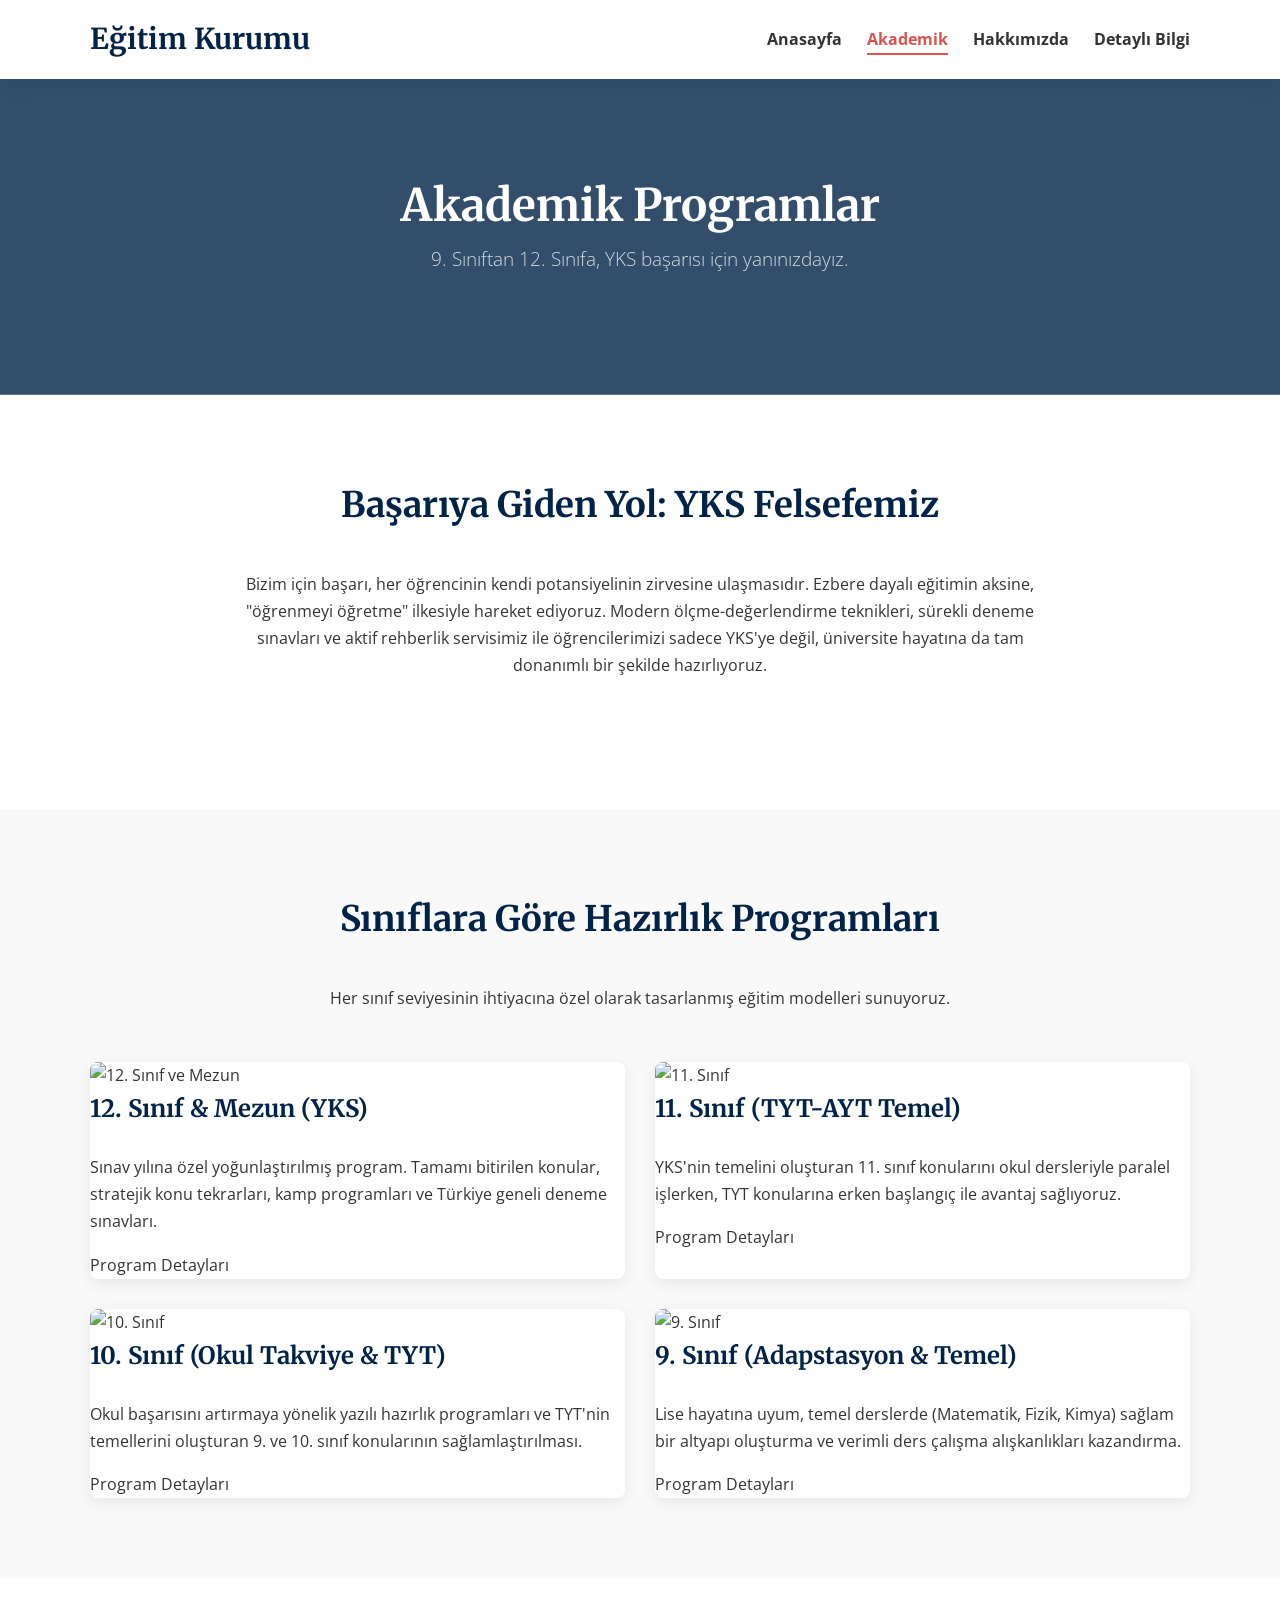
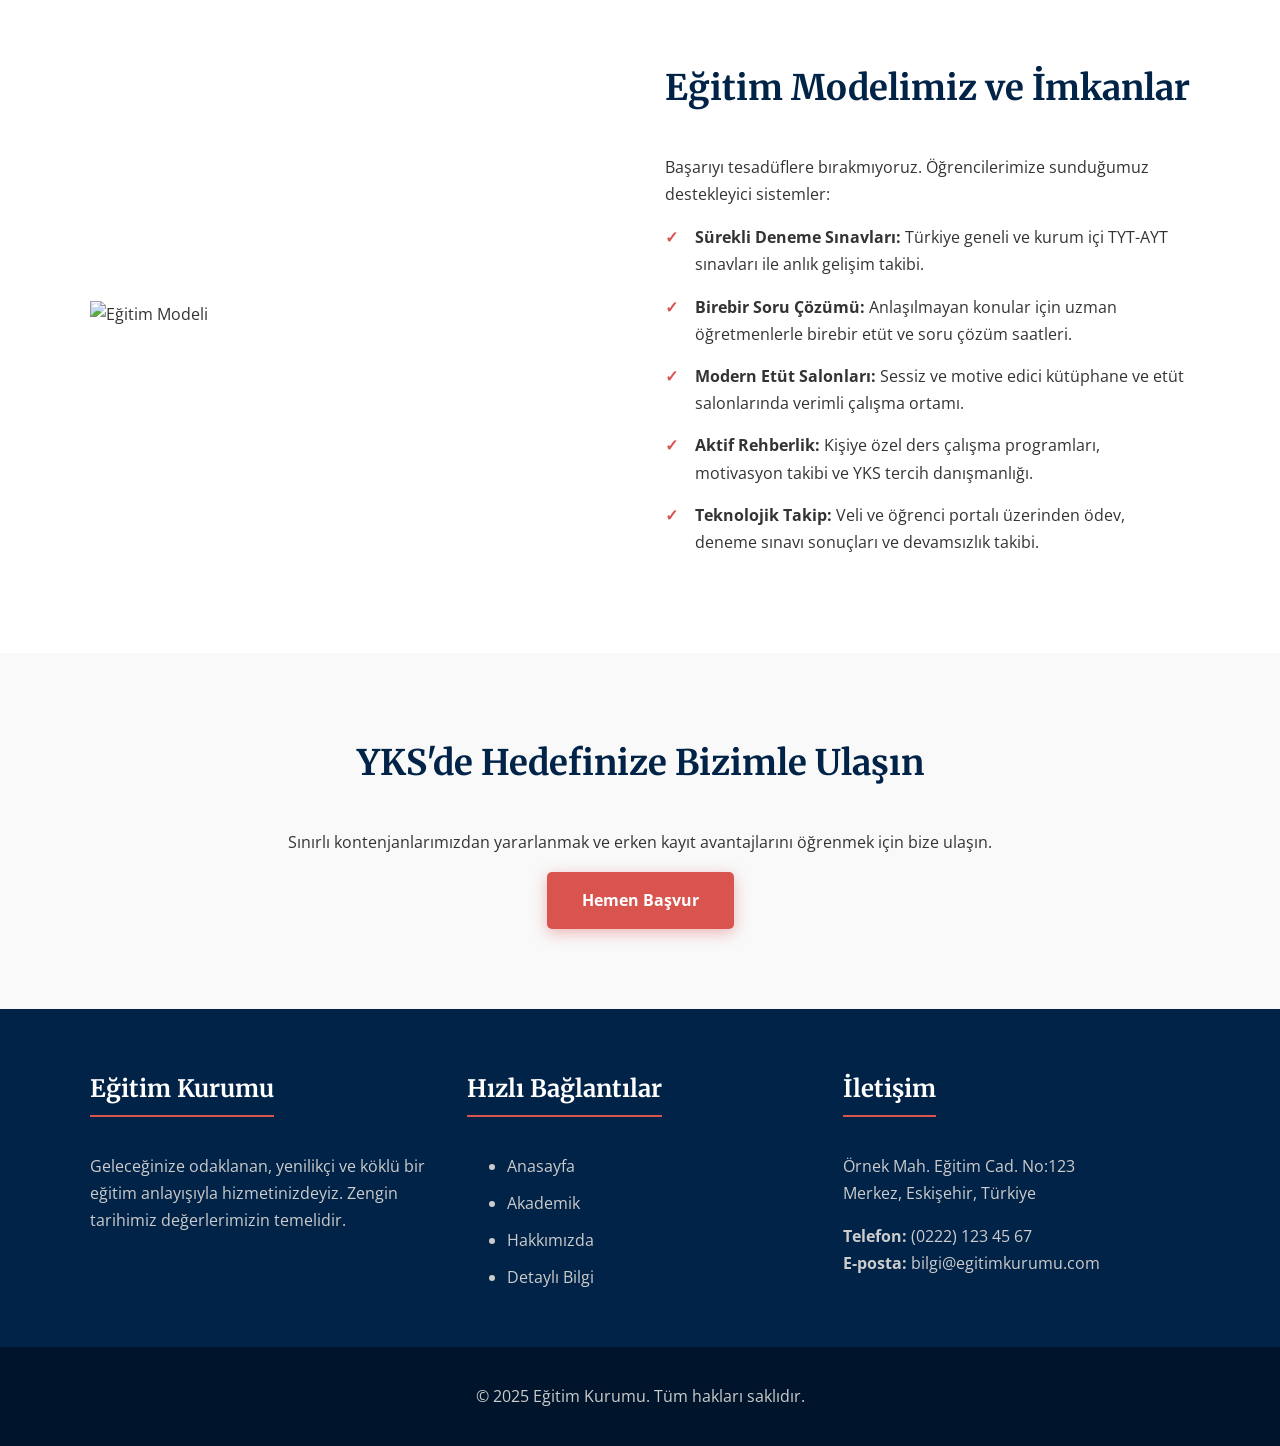
==== commit b333a5d7: "Fix HTML encoding issues in akademik.html" ====
--- a/akademik.html
+++ b/akademik.html
@@ -113,7 +113,7 @@
             <div class="container text-center">
                 <h2>YKS'de Hedefinize Bizimle Ulaşın</h2>
                 <p>Sınırlı kontenjanlarımızdan yararlanmak ve erken kayıt avantajlarını öğrenmek için bize ulaşın.</p>
-                <a href="#" class="btn-explore">Hemen Başvur</a>
+                <a href="detayli_bilgi.html" class="btn-explore">Hemen Başvur</a>
             </div>
         </section>
 
@@ -173,3 +173,4 @@
     </script>
 </body>
 </html>
+
--- a/style.css
+++ b/style.css
@@ -1,12 +1,13 @@
-/* --- 1. TEMEL SIFIRLAMA VE AYARLAR (EN ÖNEMLİ KISIM) --- */
+/* =========================================
+   1. TEMEL AYARLAR VE SIFIRLAMA
+   ========================================= */
 * {
-    /* Bu satır, kutuların boyutunu padding dahil hesaplar. Taşmayı engeller. */
-    box-sizing: border-box; 
+    box-sizing: border-box; /* Taşmaları engeller */
 }
 
 :root {
-    --primary-color: #002347;
-    --accent-color: #d9534f;
+    --primary-color: #002347; /* Koyu Mavi */
+    --accent-color: #d9534f;  /* Kırmızı */
     --text-dark: #333;
     --text-light: #f4f4f4;
     --section-bg: #f9f9f9;
@@ -16,8 +17,7 @@
     margin: 0;
     padding: 0;
     width: 100%;
-    /* Yatay taşmayı kesinlikle engeller */
-    overflow-x: hidden; 
+    overflow-x: hidden; /* Yatay kaydırmayı engeller (Mobil düzeltmesi) */
     scroll-behavior: smooth;
     font-family: 'Open Sans', sans-serif;
     color: var(--text-dark);
@@ -25,22 +25,21 @@
     background-color: #fff;
 }
 
-/* Görsellerin asla ekran dışına taşmamasını sağlar */
 img {
     max-width: 100%;
     height: auto;
     display: block;
 }
 
-/* --- 2. GENEL DÜZEN --- */
 .container {
     width: 90%;
     max-width: 1100px;
     margin: 0 auto;
-    /* Container içindeki taşmaları da engelle */
-    overflow: hidden; 
-}
-
+}
+
+/* =========================================
+   2. TİPOGRAFİ
+   ========================================= */
 h1, h2, h3, h4, h5, h6 {
     font-family: 'Merriweather', serif;
     font-weight: 700;
@@ -48,92 +47,172 @@
     margin-top: 0;
 }
 
-h1 { font-size: 2.5rem; line-height: 1.2; }
-h2 { font-size: 2rem; margin-bottom: 20px; }
-h3 { font-size: 1.4rem; }
-
-section { padding: 60px 0; }
+h1 { font-size: 2.8rem; line-height: 1.2; margin-bottom: 20px; }
+h2 { font-size: 2.2rem; margin-bottom: 20px; position: relative; display: inline-block; }
+h3 { font-size: 1.5rem; }
+
+a {
+    text-decoration: none;
+    color: inherit;
+    transition: all 0.3s ease;
+}
+
+/* Bölüm Genel Stilleri */
+section { padding: 80px 0; }
 section:nth-of-type(odd) { background-color: var(--section-bg); }
 
-a { text-decoration: none; color: inherit; transition: all 0.3s ease; }
-
-/* --- 3. HEADER & MENU --- */
+/* Merkezleme ve Intro */
+.text-center { text-align: center; }
+.intro { max-width: 800px; margin: 0 auto 50px auto; text-align: center; }
+
+/* =========================================
+   3. HEADER & MENU (MODERN)
+   ========================================= */
 .top-bar {
     background-color: var(--section-bg);
     padding: 10px 0;
     font-size: 0.85rem;
     border-bottom: 1px solid #ddd;
 }
+.top-bar a:hover { color: var(--accent-color); }
+
 .main-nav {
     background-color: #fff;
     padding: 15px 0;
-    box-shadow: 0 2px 10px rgba(0,0,0,0.05);
+    box-shadow: 0 4px 20px rgba(0,0,0,0.05); /* Modern gölge */
     position: sticky;
     top: 0;
     z-index: 1000;
 }
+
 .main-nav .container {
     display: flex;
     justify-content: space-between;
     align-items: center;
-    overflow: visible; /* Menü dropdown taşması için */
-}
-.logo { font-size: 1.5rem; font-family: 'Merriweather', serif; color: var(--primary-color); }
+}
+
+.logo { font-size: 1.8rem; font-family: 'Merriweather', serif; color: var(--primary-color); }
+
 .nav-links { list-style: none; margin: 0; padding: 0; display: flex; }
-.nav-links li { margin-left: 20px; }
-.nav-links a { font-weight: 700; color: var(--text-dark); position: relative; }
+.nav-links li { margin-left: 25px; }
+.nav-links a {
+    font-weight: 700;
+    color: var(--text-dark);
+    position: relative;
+    padding-bottom: 5px;
+}
+
+/* Menü Altı Çizgi Efekti */
+.nav-links a::after {
+    content: '';
+    position: absolute;
+    bottom: 0;
+    left: 0;
+    width: 0;
+    height: 2px;
+    background-color: var(--accent-color);
+    transition: width 0.3s ease;
+}
+.nav-links a:hover::after, .nav-links a.active::after { width: 100%; }
 .nav-links a.active { color: var(--accent-color); }
-.nav-links a::after {
-    content: ''; position: absolute; bottom: -5px; left: 0; width: 0; height: 2px;
-    background-color: var(--accent-color); transition: width 0.3s;
-}
-.nav-links a:hover::after, .nav-links a.active::after { width: 100%; }
-
-/* --- 4. HERO SECTION --- */
+
+/* =========================================
+   4. HERO SECTION (GLASSMORPHISM)
+   ========================================= */
 .hero {
-    background-image: linear-gradient(rgba(0, 35, 71, 0.7), rgba(0, 35, 71, 0.7)), url('https://placehold.co/1920x800/6f8aa9/white?text=Ana+Görsel');
+    background-image: linear-gradient(rgba(0, 35, 71, 0.6), rgba(0, 35, 71, 0.6)), url('https://placehold.co/1920x800/6f8aa9/white?text=Ana+Görsel');
     background-size: cover;
     background-position: center;
     color: #fff;
-    padding: 100px 0;
-}
+    padding: 140px 0;
+    position: relative;
+}
+
 .hero-content {
     display: flex;
     justify-content: space-between;
     align-items: center;
-    gap: 30px;
-}
-.hero-left { flex: 1; }
-.hero-left h1 { color: #fff; font-size: 2.5rem; }
-.hero-right {
-    flex: 1;
-    background-color: rgba(255, 255, 255, 0.1);
-    backdrop-filter: blur(5px);
-    padding: 20px;
-    border-radius: 8px;
-}
+    gap: 40px;
+}
+
+.hero-left { flex: 2; }
+.hero-left .subtitle {
+    font-size: 1rem; letter-spacing: 2px; text-transform: uppercase; opacity: 0.9; font-weight: 700;
+}
+.hero-left h1 { color: #fff; text-shadow: 0 2px 10px rgba(0,0,0,0.3); }
+
+/* Buton Efektleri */
 .btn-explore {
     background-color: var(--accent-color);
     color: #fff;
-    padding: 12px 25px;
+    padding: 15px 35px;
     border-radius: 5px;
     font-weight: 700;
     display: inline-block;
     border: none;
     cursor: pointer;
-}
-
-.events-box h3 { color: #fff; border-bottom: 2px solid var(--accent-color); padding-bottom: 10px; }
+    box-shadow: 0 4px 15px rgba(217, 83, 79, 0.4);
+    transition: transform 0.3s, box-shadow 0.3s;
+}
+.btn-explore:hover {
+    transform: translateY(-3px); /* Yukarı kalkma efekti */
+    box-shadow: 0 8px 25px rgba(217, 83, 79, 0.6);
+    background-color: #c9302c;
+}
+.btn-explore.full-width { width: 100%; }
+
+.hero-right {
+    flex: 1;
+    background-color: rgba(255, 255, 255, 0.15); /* Yarı saydam */
+    backdrop-filter: blur(10px); /* Buzlu cam efekti */
+    padding: 30px;
+    border-radius: 10px;
+    border: 1px solid rgba(255,255,255,0.2);
+    box-shadow: 0 10px 30px rgba(0,0,0,0.2);
+}
+
+.events-box h3 { color: #fff; border-bottom: 2px solid var(--accent-color); padding-bottom: 15px; }
 .events-box ul { list-style: none; padding: 0; }
-.events-box li { padding: 10px 0; border-bottom: 1px solid rgba(255,255,255,0.3); }
-.events-box a { color: #fff; font-weight: bold; font-size: 0.95rem; }
-
-/* --- 5. GRIDS & CARDS (Akademik, Hakkımızda vb.) --- */
-.program-grid, .program-grid-fours, .feature-grid, .team-grid, .cta-grid, .gallery-grid, .footer-grid, .stats-grid {
+.events-box li { padding: 12px 0; border-bottom: 1px solid rgba(255,255,255,0.3); }
+.events-box a { color: #fff; font-weight: 600; font-size: 0.95rem; }
+.events-box a:hover { color: var(--accent-color); padding-left: 5px; }
+
+/* =========================================
+   5. PARALAKS & BÖLÜMLER
+   ========================================= */
+.success-stories {
+    background-image: linear-gradient(rgba(0, 35, 71, 0.8), rgba(0, 35, 71, 0.8)), url('https://placehold.co/1920x600/bcaaa4/white?text=Mezunlar');
+    background-size: cover;
+    background-position: center;
+    background-attachment: fixed; /* PARALAKS EFEKTİ (Resim sabit kalır) */
+    color: #fff;
+    text-align: center;
+    padding: 100px 0;
+}
+.success-stories h2 { color: #fff; }
+.testimonial-quote { font-size: 1.5rem; font-style: italic; opacity: 0.9; max-width: 800px; margin: 0 auto 20px auto; }
+.testimonial-author { font-weight: 700; color: var(--accent-color); font-size: 1.2rem; display: block; }
+
+.page-header {
+    background-image: linear-gradient(rgba(0, 35, 71, 0.8), rgba(0, 35, 71, 0.8)), url('https://placehold.co/1920x400/5a7a9a/white?text=Başlık');
+    background-size: cover;
+    background-position: center;
+    padding: 100px 0;
+    text-align: center;
+    color: #fff;
+}
+.page-header h1 { color: #fff; margin: 0; }
+.page-header .subtitle { font-size: 1.2rem; opacity: 0.8; margin-top: 10px; font-weight: 300; }
+
+/* =========================================
+   6. KARTLAR & GRIDLER (ZOOM EFEKTLERİ)
+   ========================================= */
+.program-grid, .program-grid-fours, .feature-grid, .team-grid, .cta-grid, .gallery-grid, .footer-grid, .stats-grid, .contact-page-grid {
     display: grid;
     gap: 30px;
 }
-/* Varsayılan sütun sayıları (Masaüstü) */
+
+/* Masaüstü Grid Sütunları */
 .program-grid { grid-template-columns: repeat(3, 1fr); }
 .program-grid-fours { grid-template-columns: repeat(2, 1fr); }
 .feature-grid { grid-template-columns: repeat(3, 1fr); }
@@ -141,120 +220,146 @@
 .cta-grid { grid-template-columns: repeat(4, 1fr); }
 .stats-grid { grid-template-columns: repeat(5, 1fr); }
 .footer-grid { grid-template-columns: repeat(3, 1fr); }
-
-/* Kart Stilleri */
-.program-card, .feature-item, .team-member, .cta-item {
+.contact-page-grid { grid-template-columns: 1fr 1.5fr; }
+
+/* Genel Kart Stili ve Hover Lift */
+.program-card, .feature-item, .team-member, .contact-info-box, .contact-form-box {
     background: #fff;
     border-radius: 8px;
     overflow: hidden;
-    box-shadow: 0 4px 15px rgba(0,0,0,0.1);
-}
+    box-shadow: 0 4px 15px rgba(0,0,0,0.08);
+    transition: transform 0.3s ease, box-shadow 0.3s ease;
+}
+
+.program-card:hover, .feature-item:hover, .team-member:hover {
+    transform: translateY(-10px); /* KART HAVALANMA EFEKTİ */
+    box-shadow: 0 15px 30px rgba(0,0,0,0.15);
+}
+
+/* Stratejiler / CTA Kartları (Zoom Efekti) */
 .cta-item {
-    height: 300px;
+    height: 350px;
     background-size: cover;
     background-position: center;
+    position: relative;
     display: flex;
+    justify-content: center;
     align-items: flex-end;
-    justify-content: center;
-    position: relative;
+    overflow: hidden; /* Taşan resmi gizle */
+    border-radius: 8px;
+    box-shadow: 0 4px 15px rgba(0,0,0,0.1);
 }
 .cta-item a {
-    position: relative; z-index: 2; color: #fff; font-weight: bold;
-    font-family: 'Merriweather', serif; font-size: 1.2rem; padding: 20px; text-align: center;
+    position: relative; z-index: 2; color: #fff;
+    font-family: 'Merriweather', serif; font-weight: 700; font-size: 1.3rem;
+    padding: 30px; text-align: center; width: 100%; transition: transform 0.3s;
+}
+.cta-item::before {
+    content: ''; position: absolute; top: 0; left: 0; width: 100%; height: 100%;
+    background: inherit; transition: transform 0.5s ease; z-index: 0;
 }
 .cta-item::after {
     content: ''; position: absolute; bottom: 0; left: 0; right: 0; height: 100%;
-    background: linear-gradient(to top, rgba(0,35,71,0.9), transparent);
-}
-
-/* --- 6. SAYFA BAŞLIKLARI VE BÖLÜMLER --- */
-.page-header {
-    background-color: var(--primary-color);
-    color: #fff;
-    text-align: center;
-    padding: 60px 0;
-}
-.page-header h1 { color: #fff; }
-.split-section { display: grid; grid-template-columns: 1fr 1fr; gap: 40px; align-items: center; }
-.text-center { text-align: center; }
-.intro { max-width: 800px; margin: 0 auto 40px auto; }
-
-/* --- 7. İLETİŞİM FORMU --- */
-.contact-page-grid { display: grid; grid-template-columns: 1fr 1.5fr; gap: 40px; }
-.contact-info-box, .contact-form-box { padding: 30px; border-radius: 8px; background: #fff; box-shadow: 0 4px 15px rgba(0,0,0,0.1); }
-.contact-info-box { background: var(--primary-color); color: #fff; }
-.contact-info-box h3 { color: #fff; }
+    background: linear-gradient(to top, rgba(0,35,71,0.95), transparent); z-index: 1; transition: opacity 0.3s;
+}
+.cta-item:hover::before { transform: scale(1.1); /* ZOOM EFEKTİ */ }
+.cta-item:hover a { transform: translateY(-10px); }
+
+/* =========================================
+   7. İSTATİSTİK SAYAÇLARI
+   ========================================= */
+.stats { background-color: var(--primary-color); color: #fff; padding: 60px 0; }
+.stat-item { padding: 10px; transition: transform 0.3s; }
+.stat-item:hover { transform: translateY(-5px); }
+.stat-number {
+    display: block; font-size: 3.5rem; font-weight: 800; color: var(--accent-color);
+    line-height: 1; margin-bottom: 10px; font-family: 'Merriweather', serif;
+}
+.stat-label { font-size: 1rem; text-transform: uppercase; letter-spacing: 1px; opacity: 0.9; }
+
+/* =========================================
+   8. DİĞER BİLEŞENLER (Galeri, Form vb.)
+   ========================================= */
+.gallery-grid { grid-template-columns: repeat(auto-fit, minmax(300px, 1fr)); }
+.gallery-grid img { width: 100%; height: 250px; object-fit: cover; border-radius: 8px; transition: transform 0.3s; }
+.gallery-grid img:hover { transform: scale(1.03); box-shadow: 0 10px 20px rgba(0,0,0,0.2); }
+
+.contact-info-box { background-color: var(--primary-color); color: #fff; padding: 40px; }
+.contact-info-box h3 { color: #fff; border-bottom: 2px solid var(--accent-color); }
+.contact-form-box { padding: 40px; }
 .form-group { margin-bottom: 20px; }
-.form-group label { display: block; margin-bottom: 5px; font-weight: bold; }
+.form-group label { display: block; margin-bottom: 8px; font-weight: 700; }
 .form-group input, .form-group textarea, .form-group select {
     width: 100%; padding: 12px; border: 1px solid #ddd; border-radius: 5px;
-}
-.btn-explore.full-width { width: 100%; }
-
-/* --- 8. FOOTER --- */
-.main-footer { background-color: var(--primary-color); color: #ccc; padding-top: 50px; }
-.footer-column h3 { color: #fff; border-bottom: 2px solid var(--accent-color); padding-bottom: 10px; display: inline-block; }
-.footer-links li { margin-bottom: 8px; }
-.footer-bottom { background: #00152b; padding: 20px 0; text-align: center; margin-top: 30px; }
-
-/* --- 9. ANİMASYON --- */
-.reveal-on-scroll { opacity: 0; transform: translateY(30px); transition: all 0.8s ease; }
-.reveal-on-scroll.is-visible { opacity: 1; transform: translateY(0); }
-
-
-/* --- 10. MOBİL UYUMLULUK (BURASI SORUNUNUZU ÇÖZECEK) --- */
+    font-family: 'Open Sans', sans-serif; transition: border-color 0.3s;
+}
+.form-group input:focus { border-color: var(--primary-color); outline: none; }
+
+.split-section { display: grid; grid-template-columns: 1fr 1fr; gap: 50px; align-items: center; }
+.feature-list { list-style: none; padding: 0; }
+.feature-list li { padding-left: 30px; position: relative; margin-bottom: 15px; }
+.feature-list li::before { content: '✓'; position: absolute; left: 0; color: var(--accent-color); font-weight: bold; }
+
+/* =========================================
+   9. ANİMASYONLAR (SCROLL REVEAL)
+   ========================================= */
+.reveal-on-scroll {
+    opacity: 0;
+    transform: translateY(50px);
+    transition: opacity 1s ease-out, transform 0.8s ease-out;
+    will-change: opacity, transform;
+}
+.reveal-on-scroll.is-visible {
+    opacity: 1;
+    transform: translateY(0);
+}
+
+/* =========================================
+   10. FOOTER
+   ========================================= */
+.main-footer { background-color: var(--primary-color); color: #ccc; padding-top: 60px; }
+.footer-column h3 { color: #fff; margin-bottom: 20px; border-bottom: 2px solid var(--accent-color); display: inline-block; padding-bottom: 5px; }
+.footer-links li { margin-bottom: 10px; }
+.footer-links a:hover { color: #fff; padding-left: 5px; }
+.footer-bottom { background: #00152b; padding: 20px 0; text-align: center; margin-top: 40px; }
+
+/* =========================================
+   11. MOBİL UYUMLULUK (RESPONSIVE)
+   ========================================= */
 
 @media (max-width: 992px) {
-    /* Tablet ayarları */
+    /* Tablet Görünümü */
     .program-grid, .feature-grid, .team-grid, .cta-grid { grid-template-columns: repeat(2, 1fr); }
     .hero-content { flex-direction: column; text-align: center; }
-    .hero-right { width: 100%; margin-top: 30px; }
+    .hero-right { width: 100%; margin-top: 40px; }
+    .contact-page-grid { grid-template-columns: 1fr; }
 }
 
 @media (max-width: 768px) {
-    /* TELEFON AYARLARI */
+    /* TELEFON Görünümü (Tüm Taşmaları Engeller) */
     
-    .container { width: 92%; } /* Kenarlardan çok az boşluk bırak */
+    .container { width: 92%; }
     
-    h1 { font-size: 1.8rem; }
-    h2 { font-size: 1.5rem; }
-
-    /* Menü düzeni */
+    h1 { font-size: 2rem; }
+    h2 { font-size: 1.6rem; }
+
+    /* Menü */
     .main-nav .container { flex-direction: column; }
-    .nav-links { 
-        flex-direction: column; 
-        align-items: center; 
-        width: 100%; 
-        margin-top: 15px; 
-    }
-    .nav-links li { margin: 5px 0; }
-
-    /* Gridleri tek sütuna düşür */
-    .hero-content, 
-    .split-section, 
-    .program-grid, 
-    .program-grid-fours,
-    .feature-grid, 
-    .team-grid, 
-    .cta-grid, 
-    .stats-grid,
-    .footer-grid, 
-    .contact-page-grid {
-        grid-template-columns: 1fr !important; /* Tek sütun zorunlu */
+    .nav-links { flex-direction: column; width: 100%; margin-top: 20px; background: #fafafa; padding: 10px 0; border-radius: 5px; }
+    .nav-links li { margin: 10px 0; }
+
+    /* Gridleri Tek Sütuna İndir */
+    .hero-content, .split-section, .program-grid, .program-grid-fours,
+    .feature-grid, .team-grid, .cta-grid, .stats-grid,
+    .footer-grid, .contact-page-grid {
+        grid-template-columns: 1fr !important;
         gap: 25px;
     }
-
-    /* Hero (Ana Görsel) */
-    .hero { padding: 50px 0; }
-    .hero-right { width: 100%; padding: 15px; }
-
-    /* Footer */
+    
+    /* Özel Düzeltmeler */
+    .hero { padding: 80px 0; }
+    .hero-right { width: 100%; padding: 20px; }
+    .cta-item { height: 250px; }
     .footer-grid { text-align: center; }
-    .footer-column h3 { display: inline-block; margin-bottom: 15px; }
-
-    /* Form elemanlarının taşmasını engelle */
-    input, select, textarea { max-width: 100%; }
-    
-    /* CTA Kutuları */
-    .cta-item { height: 200px; }
-}
+    .success-stories { background-attachment: scroll; /* Mobilde paralaks bazen sorun çıkarır, iptal edilebilir */ }
+}
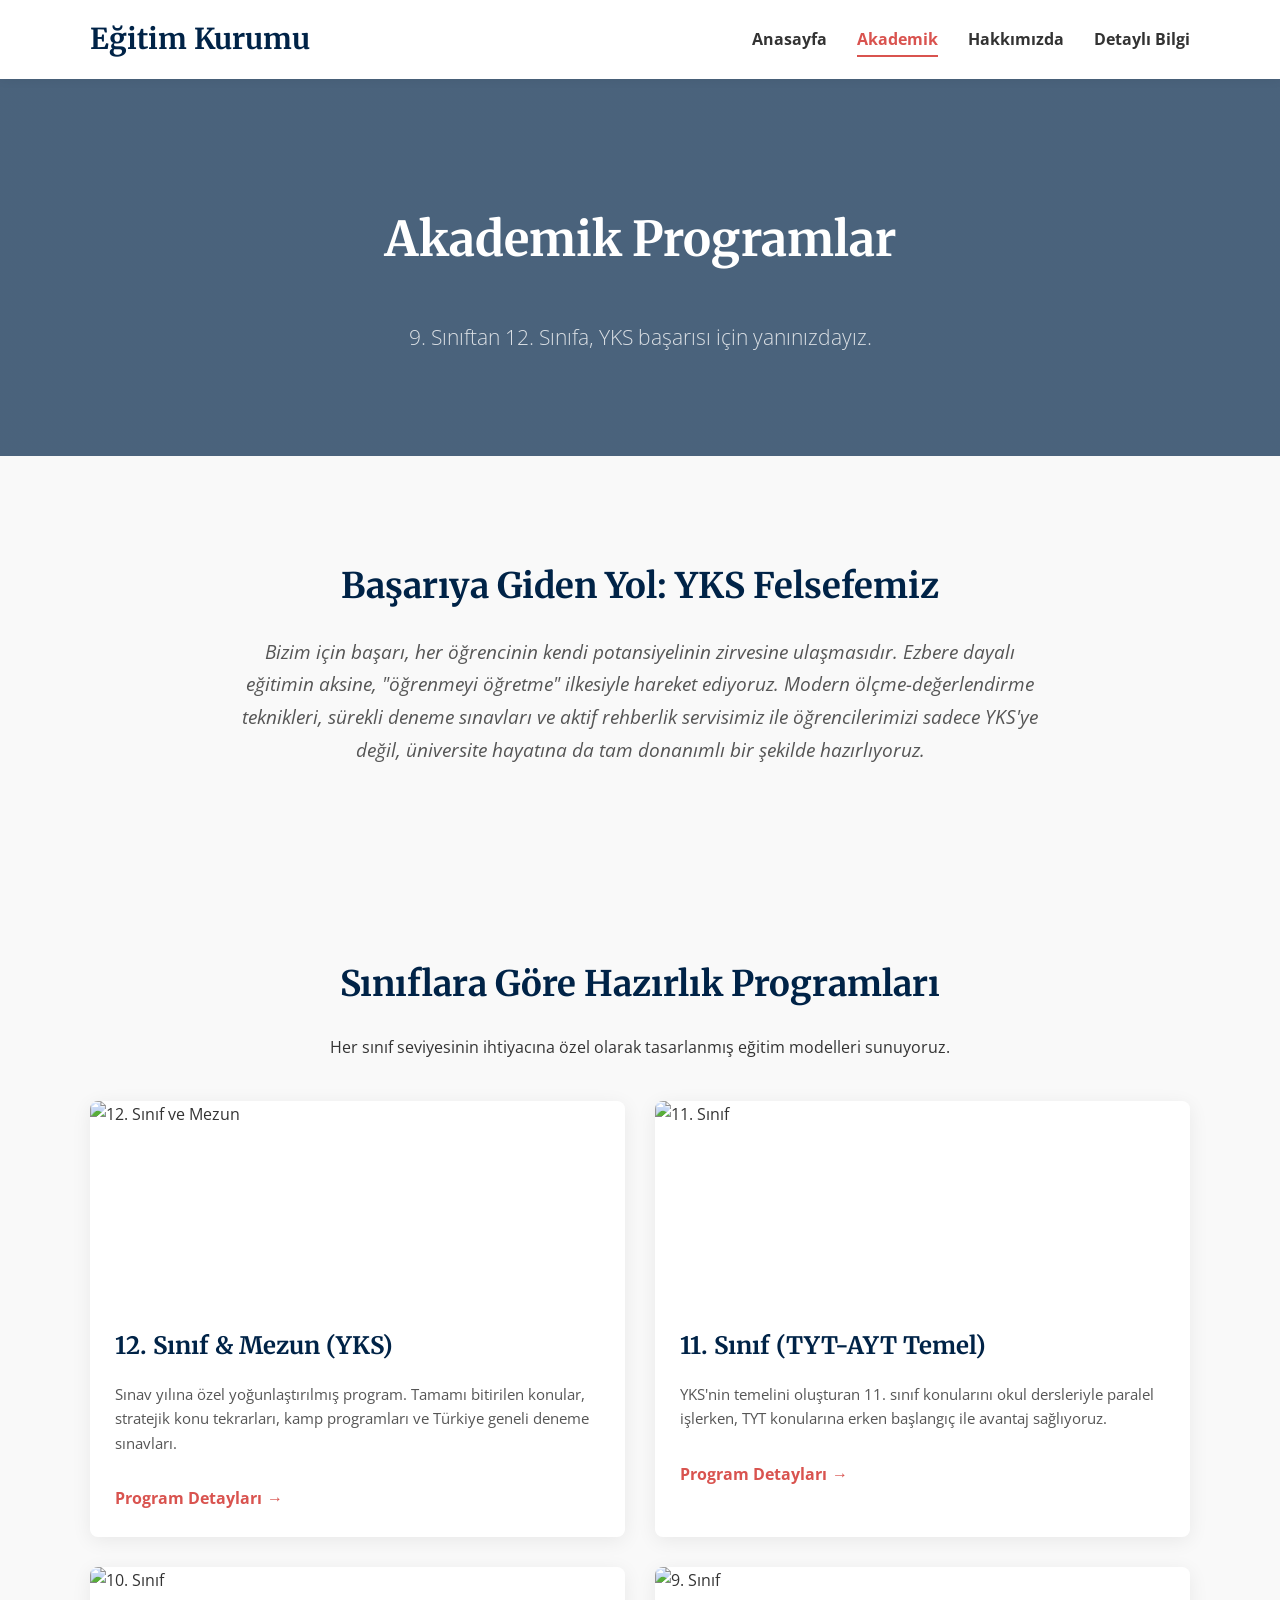
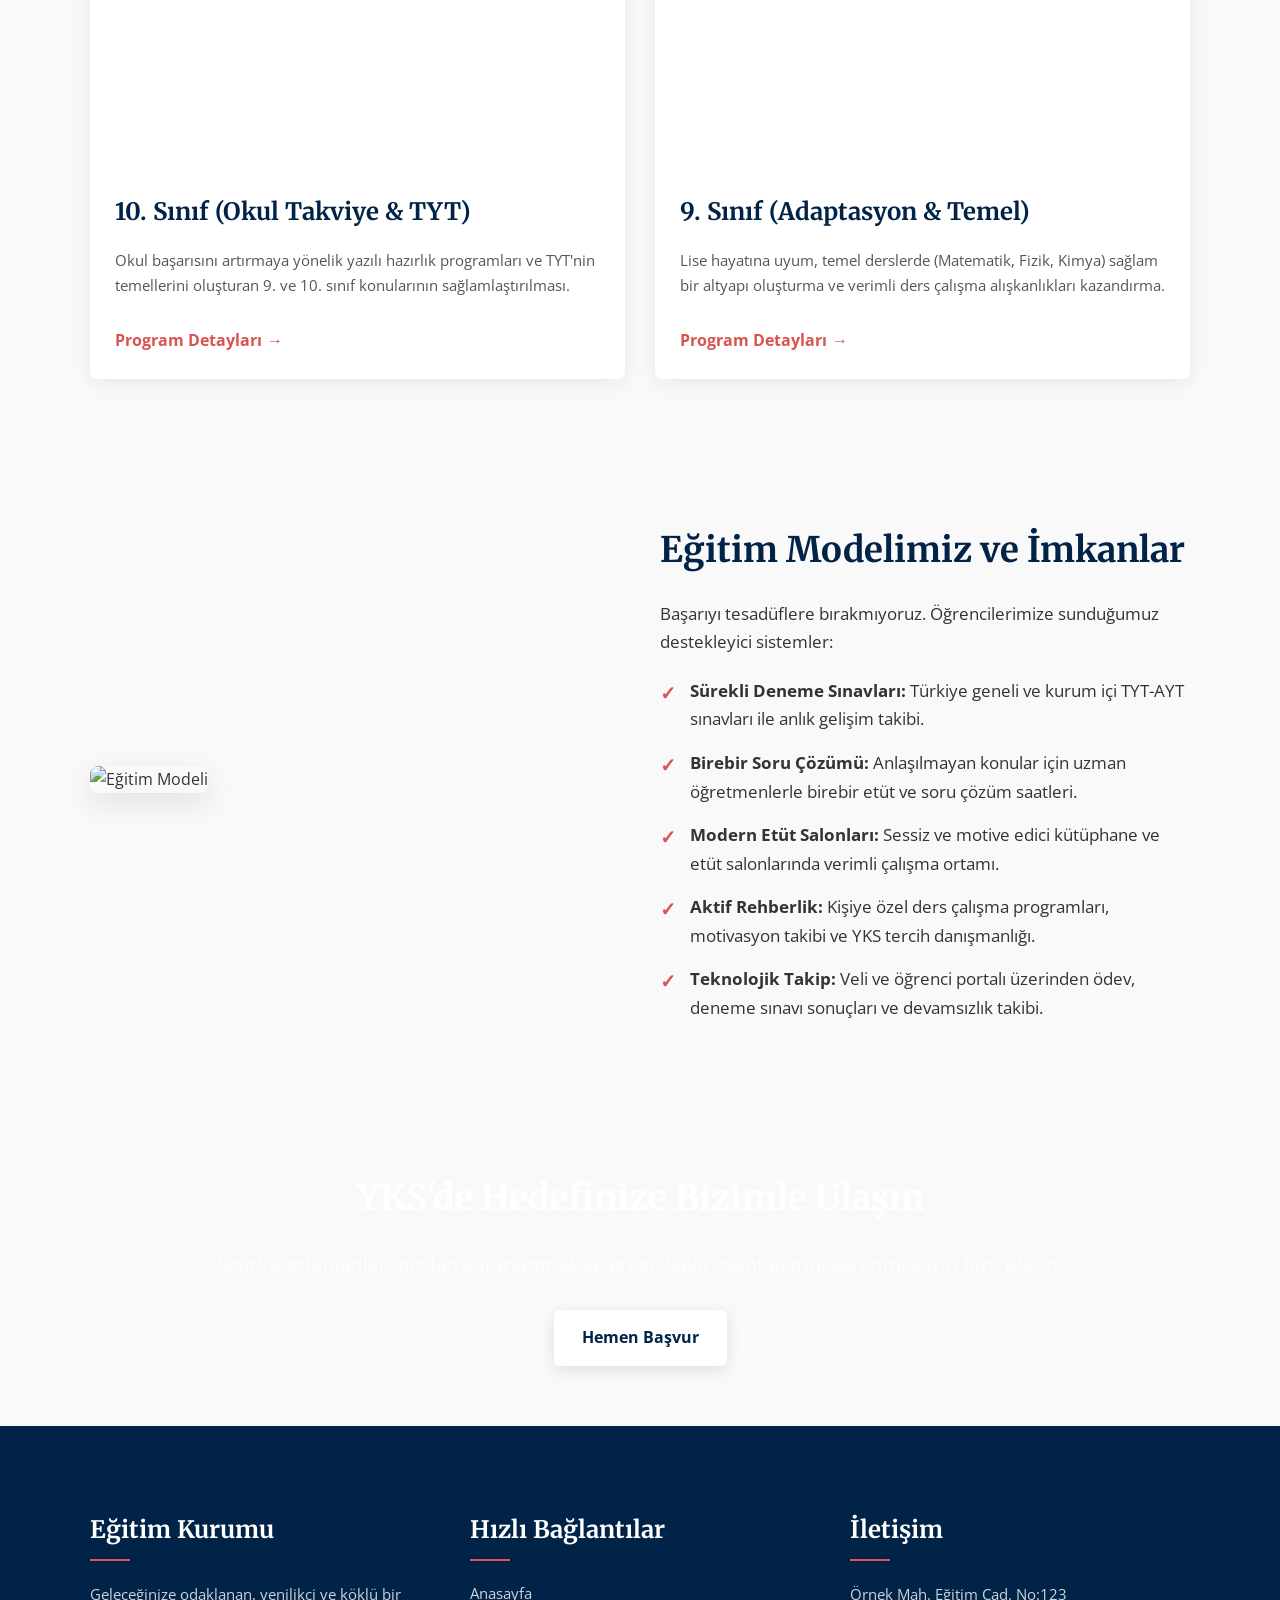
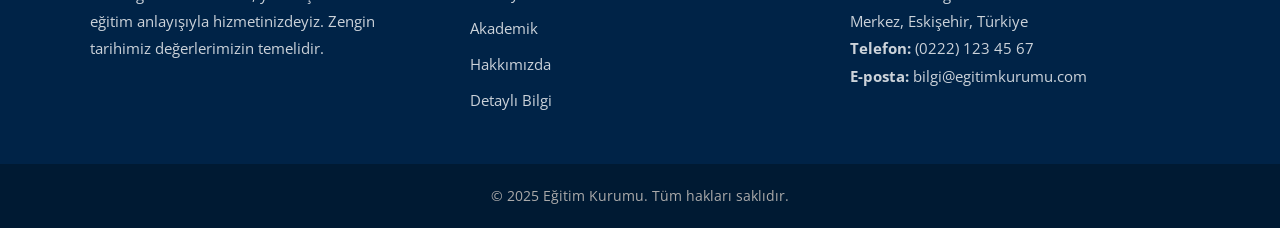
==== commit 4c26e933: "Fix broken links, CSS syntax/responsive bugs, counters, accessibility, and add docs" ====
--- a/akademik.html
+++ b/akademik.html
@@ -58,7 +58,7 @@
                         <div class="program-content">
                             <h3>12. Sınıf & Mezun (YKS)</h3>
                             <p>Sınav yılına özel yoğunlaştırılmış program. Tamamı bitirilen konular, stratejik konu tekrarları, kamp programları ve Türkiye geneli deneme sınavları.</p>
-                            <a href="#" class="btn-learn-more">Program Detayları</a>
+                            <a href="detayli_bilgi.html" class="btn-learn-more">Program Detayları</a>
                         </div>
                     </div>
                     <div class="program-card">
@@ -66,7 +66,7 @@
                         <div class="program-content">
                             <h3>11. Sınıf (TYT-AYT Temel)</h3>
                             <p>YKS'nin temelini oluşturan 11. sınıf konularını okul dersleriyle paralel işlerken, TYT konularına erken başlangıç ile avantaj sağlıyoruz.</p>
-                            <a href="#" class="btn-learn-more">Program Detayları</a>
+                            <a href="detayli_bilgi.html" class="btn-learn-more">Program Detayları</a>
                         </div>
                     </div>
                     <div class="program-card">
@@ -74,15 +74,15 @@
                         <div class="program-content">
                             <h3>10. Sınıf (Okul Takviye & TYT)</h3>
                             <p>Okul başarısını artırmaya yönelik yazılı hazırlık programları ve TYT'nin temellerini oluşturan 9. ve 10. sınıf konularının sağlamlaştırılması.</p>
-                            <a href="#" class="btn-learn-more">Program Detayları</a>
+                            <a href="detayli_bilgi.html" class="btn-learn-more">Program Detayları</a>
                         </div>
                     </div>
                     <div class="program-card">
                         <img src="https://placehold.co/600x400/6f8aa9/white?text=9.+Sınıf" alt="9. Sınıf">
                         <div class="program-content">
-                            <h3>9. Sınıf (Adapstasyon & Temel)</h3>
+                            <h3>9. Sınıf (Adaptasyon & Temel)</h3>
                             <p>Lise hayatına uyum, temel derslerde (Matematik, Fizik, Kimya) sağlam bir altyapı oluşturma ve verimli ders çalışma alışkanlıkları kazandırma.</p>
-                            <a href="#" class="btn-learn-more">Program Detayları</a>
+                            <a href="detayli_bilgi.html" class="btn-learn-more">Program Detayları</a>
                         </div>
                     </div>
                 </div>
@@ -155,20 +155,26 @@
 
     <script>
         document.addEventListener("DOMContentLoaded", () => {
-            const revealObserver = new IntersectionObserver((entries, observer) => {
-                entries.forEach(entry => {
-                    if (entry.isIntersecting) {
-                        entry.target.classList.add('is-visible');
-                        observer.unobserve(entry.target);
-                    }
+            const revealElements = document.querySelectorAll('.reveal-on-scroll');
+            if ('IntersectionObserver' in window) {
+                document.documentElement.classList.add('js-reveal-ready');
+                const revealObserver = new IntersectionObserver((entries, observer) => {
+                    entries.forEach(entry => {
+                        if (entry.isIntersecting) {
+                            entry.target.classList.add('is-visible');
+                            observer.unobserve(entry.target);
+                        }
+                    });
+                }, {
+                    threshold: 0.1
                 });
-            }, {
-                threshold: 0.1
-            });
 
-            document.querySelectorAll('.reveal-on-scroll').forEach(el => {
-                revealObserver.observe(el);
-            });
+                revealElements.forEach(el => {
+                    revealObserver.observe(el);
+                });
+            } else {
+                revealElements.forEach(el => el.classList.add('is-visible'));
+            }
         });
     </script>
 </body>
--- a/style.css
+++ b/style.css
@@ -1,34 +1,26 @@
-/* =========================================
-   1. TEMEL AYARLAR VE SIFIRLAMA
-   ========================================= */
-* {
-    box-sizing: border-box; /* Taşmaları engeller */
-}
-
+/* --- TEMEL AYARLAR VE YENİ DEĞİŞKENLER --- */
 :root {
-    --primary-color: #002347; /* Koyu Mavi */
-    --accent-color: #d9534f;  /* Kırmızı */
+    --primary-color: #002347; /* Ana Koyu Mavi */
+    --accent-color: #d9534f;  /* Vurgu Rengi (Kırmızı) */
     --text-dark: #333;
     --text-light: #f4f4f4;
-    --section-bg: #f9f9f9;
-}
-
-html, body {
+    --section-bg: #f9f9f9;   /* Bölümler için açık gri arka plan */
+}
+
+/* Daha pürüzsüz kaydırma ve kutu hesaplaması */
+html {
+    scroll-behavior: smooth;
+}
+
+body {
+    /* Yeni ve daha profesyonel yazı tipleri */
+    font-family: 'Open Sans', sans-serif;
     margin: 0;
     padding: 0;
-    width: 100%;
-    overflow-x: hidden; /* Yatay kaydırmayı engeller (Mobil düzeltmesi) */
-    scroll-behavior: smooth;
-    font-family: 'Open Sans', sans-serif;
     color: var(--text-dark);
     line-height: 1.7;
     background-color: #fff;
-}
-
-img {
-    max-width: 100%;
-    height: auto;
-    display: block;
+    -webkit-font-smoothing: antialiased; /* Fontları daha net göster */
 }
 
 .container {
@@ -37,206 +29,249 @@
     margin: 0 auto;
 }
 
-/* =========================================
-   2. TİPOGRAFİ
-   ========================================= */
+.text-center {
+    text-align: center;
+}
+
 h1, h2, h3, h4, h5, h6 {
+    /* Başlıklar için daha şık, tırnaklı bir font */
     font-family: 'Merriweather', serif;
     font-weight: 700;
     color: var(--primary-color);
-    margin-top: 0;
-}
-
-h1 { font-size: 2.8rem; line-height: 1.2; margin-bottom: 20px; }
-h2 { font-size: 2.2rem; margin-bottom: 20px; position: relative; display: inline-block; }
+}
+
+h1 { font-size: 3rem; }
+h2 { font-size: 2.2rem; margin-bottom: 20px; }
 h3 { font-size: 1.5rem; }
+
+/* Genel bölüm stilleri (daha fazla boşluk) */
+section {
+    padding: 70px 0;
+}
+/* Her ikinci bölüme farklı arka plan rengi */
+section:nth-of-type(odd) {
+    background-color: var(--section-bg);
+}
 
 a {
     text-decoration: none;
-    color: inherit;
+    color: var(--accent-color);
+    /* Tüm linklere yumuşak geçiş efekti */
     transition: all 0.3s ease;
 }
-
-/* Bölüm Genel Stilleri */
-section { padding: 80px 0; }
-section:nth-of-type(odd) { background-color: var(--section-bg); }
-
-/* Merkezleme ve Intro */
-.text-center { text-align: center; }
-.intro { max-width: 800px; margin: 0 auto 50px auto; text-align: center; }
-
-/* =========================================
-   3. HEADER & MENU (MODERN)
-   ========================================= */
+a:hover {
+    color: var(--primary-color);
+}
+
+/* --- HEADER / MENÜ --- */
 .top-bar {
     background-color: var(--section-bg);
     padding: 10px 0;
     font-size: 0.85rem;
     border-bottom: 1px solid #ddd;
 }
+.top-bar .container { text-align: right; }
+.top-bar a { margin-left: 15px; color: #555; }
 .top-bar a:hover { color: var(--accent-color); }
 
 .main-nav {
     background-color: #fff;
     padding: 15px 0;
-    box-shadow: 0 4px 20px rgba(0,0,0,0.05); /* Modern gölge */
-    position: sticky;
+    /* Menüyü sayfadan ayıran gölge efekti */
+    box-shadow: 0 2px 10px rgba(0,0,0,0.05);
+    position: sticky; /* Menüyü üste sabitler */
     top: 0;
     z-index: 1000;
 }
-
 .main-nav .container {
     display: flex;
     justify-content: space-between;
     align-items: center;
 }
-
-.logo { font-size: 1.8rem; font-family: 'Merriweather', serif; color: var(--primary-color); }
+.logo { font-size: 1.8rem; font-family: 'Merriweather', serif; }
+.logo strong { color: var(--primary-color); }
 
 .nav-links { list-style: none; margin: 0; padding: 0; display: flex; }
-.nav-links li { margin-left: 25px; }
+.nav-links li { margin-left: 30px; }
 .nav-links a {
     font-weight: 700;
     color: var(--text-dark);
-    position: relative;
     padding-bottom: 5px;
-}
-
-/* Menü Altı Çizgi Efekti */
+    position: relative; /* Efekt için */
+}
+
+/* Navigasyon için alt çizgi efekti */
 .nav-links a::after {
     content: '';
     position: absolute;
-    bottom: 0;
+    bottom: -2px;
     left: 0;
     width: 0;
     height: 2px;
     background-color: var(--accent-color);
-    transition: width 0.3s ease;
-}
-.nav-links a:hover::after, .nav-links a.active::after { width: 100%; }
+    transition: width 0.4s ease;
+}
+.nav-links a:hover::after,
+.nav-links a.active::after {
+    width: 100%;
+}
 .nav-links a.active { color: var(--accent-color); }
 
-/* =========================================
-   4. HERO SECTION (GLASSMORPHISM)
-   ========================================= */
+/* --- ANA KARŞILAMA (HERO) --- */
 .hero {
-    background-image: linear-gradient(rgba(0, 35, 71, 0.6), rgba(0, 35, 71, 0.6)), url('https://placehold.co/1920x800/6f8aa9/white?text=Ana+Görsel');
+    background-image: linear-gradient(rgba(0, 35, 71, 0.6), rgba(0, 35, 71, 0.6)), url("mainbackground.jpg");
     background-size: cover;
     background-position: center;
     color: #fff;
-    padding: 140px 0;
-    position: relative;
-}
-
+    padding: 120px 0;
+}
 .hero-content {
     display: flex;
     justify-content: space-between;
     align-items: center;
-    gap: 40px;
-}
-
+    gap: 40px; /* Aradaki boşluk */
+}
 .hero-left { flex: 2; }
 .hero-left .subtitle {
-    font-size: 1rem; letter-spacing: 2px; text-transform: uppercase; opacity: 0.9; font-weight: 700;
-}
-.hero-left h1 { color: #fff; text-shadow: 0 2px 10px rgba(0,0,0,0.3); }
-
-/* Buton Efektleri */
+    font-size: 1rem;
+    font-weight: 700;
+    letter-spacing: 1px;
+    color: rgba(255,255,255,0.8);
+}
+.hero-left h1 {
+    margin: 10px 0 30px 0;
+    color: #fff; /* Başlık rengi */
+    line-height: 1.2;
+}
+
+/* Gelişmiş Buton Stili ve Efekti */
 .btn-explore {
     background-color: var(--accent-color);
     color: #fff;
-    padding: 15px 35px;
+    padding: 14px 28px;
     border-radius: 5px;
     font-weight: 700;
-    display: inline-block;
-    border: none;
-    cursor: pointer;
-    box-shadow: 0 4px 15px rgba(217, 83, 79, 0.4);
-    transition: transform 0.3s, box-shadow 0.3s;
+    font-size: 1rem;
+    display: inline-block; /* Efektler için */
+    box-shadow: 0 4px 15px rgba(0,0,0,0.1);
+    transition: all 0.3s ease;
 }
 .btn-explore:hover {
-    transform: translateY(-3px); /* Yukarı kalkma efekti */
-    box-shadow: 0 8px 25px rgba(217, 83, 79, 0.6);
     background-color: #c9302c;
-}
-.btn-explore.full-width { width: 100%; }
+    color: #fff;
+    /* Butona 'kalkma' efekti */
+    transform: translateY(-3px);
+    box-shadow: 0 6px 20px rgba(0,0,0,0.2);
+}
 
 .hero-right {
     flex: 1;
-    background-color: rgba(255, 255, 255, 0.15); /* Yarı saydam */
-    backdrop-filter: blur(10px); /* Buzlu cam efekti */
-    padding: 30px;
-    border-radius: 10px;
-    border: 1px solid rgba(255,255,255,0.2);
-    box-shadow: 0 10px 30px rgba(0,0,0,0.2);
-}
-
-.events-box h3 { color: #fff; border-bottom: 2px solid var(--accent-color); padding-bottom: 15px; }
-.events-box ul { list-style: none; padding: 0; }
-.events-box li { padding: 12px 0; border-bottom: 1px solid rgba(255,255,255,0.3); }
-.events-box a { color: #fff; font-weight: 600; font-size: 0.95rem; }
-.events-box a:hover { color: var(--accent-color); padding-left: 5px; }
-
-/* =========================================
-   5. PARALAKS & BÖLÜMLER
-   ========================================= */
+    background-color: rgba(255, 255, 255, 0.1);
+    backdrop-filter: blur(8px);
+    padding: 25px;
+    border-radius: 8px; /* Yumuşak kenarlar */
+    box-shadow: 0 4px 20px rgba(0,0,0,0.1);
+}
+.events-box h3 {
+    border-bottom: 2px solid var(--accent-color);
+    padding-bottom: 10px;
+    margin-top: 0;
+    color: #fff;
+}
+.events-box ul { list-style: none; padding: 0; margin: 0; }
+.events-box li {
+    padding: 12px 0;
+    border-bottom: 1px solid rgba(255, 255, 255, 0.3);
+}
+.events-box li:last-child { border-bottom: none; }
+.events-box a { color: #fff; font-weight: 700; }
+.events-box a:hover { color: var(--accent-color); }
+
+/* --- BAŞARI HİKAYELERİ (PARALAKS EFEKTİ) --- */
 .success-stories {
-    background-image: linear-gradient(rgba(0, 35, 71, 0.8), rgba(0, 35, 71, 0.8)), url('https://placehold.co/1920x600/bcaaa4/white?text=Mezunlar');
+    background-image: linear-gradient(rgba(0, 35, 71, 0.7), rgba(0, 35, 71, 0.7)), url('mezunlar.jpg');
     background-size: cover;
     background-position: center;
-    background-attachment: fixed; /* PARALAKS EFEKTİ (Resim sabit kalır) */
-    color: #fff;
+    color: #fff;
+    padding: 100px 0;
+    /* Basit Paralaks Efekti */
+    background-attachment: fixed;
     text-align: center;
-    padding: 100px 0;
 }
 .success-stories h2 { color: #fff; }
-.testimonial-quote { font-size: 1.5rem; font-style: italic; opacity: 0.9; max-width: 800px; margin: 0 auto 20px auto; }
-.testimonial-author { font-weight: 700; color: var(--accent-color); font-size: 1.2rem; display: block; }
-
-.page-header {
-    background-image: linear-gradient(rgba(0, 35, 71, 0.8), rgba(0, 35, 71, 0.8)), url('https://placehold.co/1920x400/5a7a9a/white?text=Başlık');
-    background-size: cover;
-    background-position: center;
-    padding: 100px 0;
+.testimonial-quote {
+    font-size: 1.6rem;
+    font-style: italic;
+    font-weight: 300;
+    max-width: 750px;
+    margin: 20px auto;
+}
+.testimonial-author {
+    display: block;
+    font-weight: 700;
+    font-size: 1.1rem;
+    margin-top: 20px;
+    color: var(--accent-color);
+}
+.testimonial-title { font-size: 0.9rem; color: rgba(255,255,255,0.8); }
+
+/* --- İSTATİSTİKLER (SAYAÇ EFEKTİ) --- */
+.stats {
+    background-color: var(--primary-color);
+    color: #fff;
+    padding: 60px 0;
+}
+.stats-grid {
+    display: flex;
+    justify-content: space-around;
     text-align: center;
-    color: #fff;
-}
-.page-header h1 { color: #fff; margin: 0; }
-.page-header .subtitle { font-size: 1.2rem; opacity: 0.8; margin-top: 10px; font-weight: 300; }
-
-/* =========================================
-   6. KARTLAR & GRIDLER (ZOOM EFEKTLERİ)
-   ========================================= */
-.program-grid, .program-grid-fours, .feature-grid, .team-grid, .cta-grid, .gallery-grid, .footer-grid, .stats-grid, .contact-page-grid {
+    flex-wrap: wrap; /* Mobil için */
+}
+.stat-item {
+    padding: 10px 20px;
+}
+.stat-item .stat-number {
+    display: block;
+    font-size: 3rem;
+    font-weight: 700;
+    color: var(--accent-color);
+}
+.stat-item .stat-label {
+    font-size: 1rem;
+    font-weight: 300;
+    color: rgba(255,255,255,0.9);
+}
+
+/* --- STRATEJİLER (GELİŞMİŞ HOVER EFEKTİ) --- */
+.strategies {
+    padding-top: 70px;
+    padding-bottom: 0; /* Grid altta olduğu için */
+    background-color: #fff;
+}
+.strategies .intro {
+    max-width: 800px;
+    margin: 0 auto 50px auto;
+    text-align: center;
+}
+.strategies .intro h2::after {
+    /* Başlık altına şık bir ayraç */
+    content: '';
+    display: block;
+    width: 60px;
+    height: 3px;
+    background-color: var(--accent-color);
+    margin: 15px auto 0;
+}
+.strategies .intro p {
+    font-size: 1.1rem;
+    color: #555;
+}
+
+.cta-grid {
     display: grid;
-    gap: 30px;
-}
-
-/* Masaüstü Grid Sütunları */
-.program-grid { grid-template-columns: repeat(3, 1fr); }
-.program-grid-fours { grid-template-columns: repeat(2, 1fr); }
-.feature-grid { grid-template-columns: repeat(3, 1fr); }
-.team-grid { grid-template-columns: repeat(4, 1fr); }
-.cta-grid { grid-template-columns: repeat(4, 1fr); }
-.stats-grid { grid-template-columns: repeat(5, 1fr); }
-.footer-grid { grid-template-columns: repeat(3, 1fr); }
-.contact-page-grid { grid-template-columns: 1fr 1.5fr; }
-
-/* Genel Kart Stili ve Hover Lift */
-.program-card, .feature-item, .team-member, .contact-info-box, .contact-form-box {
-    background: #fff;
-    border-radius: 8px;
-    overflow: hidden;
-    box-shadow: 0 4px 15px rgba(0,0,0,0.08);
-    transition: transform 0.3s ease, box-shadow 0.3s ease;
-}
-
-.program-card:hover, .feature-item:hover, .team-member:hover {
-    transform: translateY(-10px); /* KART HAVALANMA EFEKTİ */
-    box-shadow: 0 15px 30px rgba(0,0,0,0.15);
-}
-
-/* Stratejiler / CTA Kartları (Zoom Efekti) */
+    grid-template-columns: repeat(4, 1fr);
+    width: 100%;
+}
 .cta-item {
     height: 350px;
     background-size: cover;
@@ -245,121 +280,807 @@
     display: flex;
     justify-content: center;
     align-items: flex-end;
-    overflow: hidden; /* Taşan resmi gizle */
-    border-radius: 8px;
-    box-shadow: 0 4px 15px rgba(0,0,0,0.1);
+    overflow: hidden; /* Taşan efekti gizle */
+    text-align: center;
 }
 .cta-item a {
-    position: relative; z-index: 2; color: #fff;
-    font-family: 'Merriweather', serif; font-weight: 700; font-size: 1.3rem;
-    padding: 30px; text-align: center; width: 100%; transition: transform 0.3s;
-}
+    color: #fff;
+    font-size: 1.4rem;
+    font-family: 'Merriweather', serif;
+    font-weight: 700;
+    padding: 30px 20px;
+    position: relative;
+    z-index: 2;
+    transition: all 0.4s ease;
+    width: 100%;
+}
+
+/* Görüntü zoom efekti için arkaplan katmanı */
 .cta-item::before {
-    content: ''; position: absolute; top: 0; left: 0; width: 100%; height: 100%;
-    background: inherit; transition: transform 0.5s ease; z-index: 0;
-}
+    content: '';
+    position: absolute;
+    top: 0; left: 0; right: 0; bottom: 0;
+    background: inherit; /* HTML'deki stili kopyalar */
+    background-size: cover;
+    background-position: center;
+    z-index: 0;
+    transition: transform 0.5s ease-out; /* Zoom efekti */
+}
+/* Alttan gelen gölge katmanı */
 .cta-item::after {
-    content: ''; position: absolute; bottom: 0; left: 0; right: 0; height: 100%;
-    background: linear-gradient(to top, rgba(0,35,71,0.95), transparent); z-index: 1; transition: opacity 0.3s;
-}
-.cta-item:hover::before { transform: scale(1.1); /* ZOOM EFEKTİ */ }
-.cta-item:hover a { transform: translateY(-10px); }
-
-/* =========================================
-   7. İSTATİSTİK SAYAÇLARI
-   ========================================= */
-.stats { background-color: var(--primary-color); color: #fff; padding: 60px 0; }
-.stat-item { padding: 10px; transition: transform 0.3s; }
-.stat-item:hover { transform: translateY(-5px); }
-.stat-number {
-    display: block; font-size: 3.5rem; font-weight: 800; color: var(--accent-color);
-    line-height: 1; margin-bottom: 10px; font-family: 'Merriweather', serif;
-}
-.stat-label { font-size: 1rem; text-transform: uppercase; letter-spacing: 1px; opacity: 0.9; }
-
-/* =========================================
-   8. DİĞER BİLEŞENLER (Galeri, Form vb.)
-   ========================================= */
-.gallery-grid { grid-template-columns: repeat(auto-fit, minmax(300px, 1fr)); }
-.gallery-grid img { width: 100%; height: 250px; object-fit: cover; border-radius: 8px; transition: transform 0.3s; }
-.gallery-grid img:hover { transform: scale(1.03); box-shadow: 0 10px 20px rgba(0,0,0,0.2); }
-
-.contact-info-box { background-color: var(--primary-color); color: #fff; padding: 40px; }
-.contact-info-box h3 { color: #fff; border-bottom: 2px solid var(--accent-color); }
-.contact-form-box { padding: 40px; }
-.form-group { margin-bottom: 20px; }
-.form-group label { display: block; margin-bottom: 8px; font-weight: 700; }
-.form-group input, .form-group textarea, .form-group select {
-    width: 100%; padding: 12px; border: 1px solid #ddd; border-radius: 5px;
-    font-family: 'Open Sans', sans-serif; transition: border-color 0.3s;
-}
-.form-group input:focus { border-color: var(--primary-color); outline: none; }
-
-.split-section { display: grid; grid-template-columns: 1fr 1fr; gap: 50px; align-items: center; }
-.feature-list { list-style: none; padding: 0; }
-.feature-list li { padding-left: 30px; position: relative; margin-bottom: 15px; }
-.feature-list li::before { content: '✓'; position: absolute; left: 0; color: var(--accent-color); font-weight: bold; }
-
-/* =========================================
-   9. ANİMASYONLAR (SCROLL REVEAL)
-   ========================================= */
-.reveal-on-scroll {
+    content: '';
+    position: absolute;
+    bottom: 0; left: 0; right: 0;
+    height: 100%;
+    background: linear-gradient(to top, rgba(0, 35, 71, 0.9) 10%, transparent 70%);
+    z-index: 1;
+    transition: all 0.4s ease;
+}
+
+/* CTA HOVER EFEKTİ */
+.cta-item:hover::before {
+    /* Arka plan resmini büyüt */
+    transform: scale(1.1);
+}
+.cta-item:hover::after {
+    /* Gölgeyi daha belirgin yap */
+    background: linear-gradient(to top, rgba(0, 35, 71, 1) 30%, transparent 80%);
+}
+.cta-item:hover a {
+    /* Metni hafifçe yukarı kaldır */
+    transform: translateY(-10px);
+}
+
+/* --- SCROLL ANİMASYONLARI --- */
+.js-reveal-ready .reveal-on-scroll {
     opacity: 0;
-    transform: translateY(50px);
+    transform: translateY(40px); /* 40px aşağıdan gelsin */
     transition: opacity 1s ease-out, transform 0.8s ease-out;
-    will-change: opacity, transform;
-}
-.reveal-on-scroll.is-visible {
+    
+    /* Tarayıcıya ipucu vererek performansı artır */
+    will-change: opacity, transform; 
+}
+
+/* 2. Bitiş durumu: JavaScript bu sınıfı ekleyecek */
+.js-reveal-ready .reveal-on-scroll.is-visible {
     opacity: 1;
     transform: translateY(0);
 }
 
-/* =========================================
-   10. FOOTER
-   ========================================= */
-.main-footer { background-color: var(--primary-color); color: #ccc; padding-top: 60px; }
-.footer-column h3 { color: #fff; margin-bottom: 20px; border-bottom: 2px solid var(--accent-color); display: inline-block; padding-bottom: 5px; }
-.footer-links li { margin-bottom: 10px; }
-.footer-links a:hover { color: #fff; padding-left: 5px; }
-.footer-bottom { background: #00152b; padding: 20px 0; text-align: center; margin-top: 40px; }
-
-/* =========================================
-   11. MOBİL UYUMLULUK (RESPONSIVE)
-   ========================================= */
-
+@media (prefers-reduced-motion: reduce) {
+    .js-reveal-ready .reveal-on-scroll {
+        opacity: 1;
+        transform: none;
+        transition: none;
+    }
+}
+
+/* 3. (Opsiyonel) Hero bölümündeki sağ kutu biraz gecikmeli gelsin */
+.hero-right.reveal-on-scroll {
+    transition-delay: 0.2s; /* 200ms gecikme */
+}
+
+/* 4. (Opsiyonel) Strateji kartları biraz gecikmeli gelsin */
+.cta-grid.reveal-on-scroll {
+    transition-delay: 0.3s; /* 300ms gecikme */
+}
+/* --- YENİ EKLENDİ: İLETİŞİM FORMU --- */
+.contact {
+    background-color: var(--section-bg); /* Açık gri arka plan */
+}
+
+.contact .intro p {
+    font-size: 1.1rem;
+    color: #555;
+}
+
+.contact-form {
+    max-width: 800px;
+    margin: 40px auto 0 auto;
+}
+
+/* Formu grid ile 2'li sütunlara ayır */
+.form-grid {
+    display: grid;
+    grid-template-columns: 1fr 1fr;
+    gap: 20px;
+}
+
+.form-group {
+    margin-bottom: 20px;
+}
+
+.form-group label {
+    display: block;
+    margin-bottom: 8px;
+    font-weight: 700;
+    color: var(--primary-color);
+}
+
+.form-group input,
+.form-group textarea {
+    width: 100%;
+    padding: 12px;
+    border: 1px solid #ddd;
+    border-radius: 5px;
+    font-family: 'Open Sans', sans-serif;
+    font-size: 1rem;
+    box-sizing: border-box; /* Önemli: Padding'i genişliğe dahil et */
+    transition: border-color 0.3s, box-shadow 0.3s;
+}
+
+.form-group input:focus,
+.form-group textarea:focus {
+    outline: 2px solid transparent;
+    border-color: var(--primary-color);
+    box-shadow: 0 0 0 3px rgba(0, 35, 71, 0.2);
+}
+
+.form-feedback {
+    margin-top: 15px;
+    padding: 12px 16px;
+    border-radius: 5px;
+    background-color: #e8f5e9;
+    border-left: 4px solid #2e7d32;
+    color: #1b5e20;
+    font-size: 0.95rem;
+    text-align: left;
+}
+
+.contact-form .btn-explore {
+    font-size: 1rem;
+    padding: 14px 35px;
+    cursor: pointer;
+    border: none;
+}
+
+
+/* --- YENİ EKLENDİ: FOOTER --- */
+.main-footer {
+    background-color: var(--primary-color);
+    color: rgba(255, 255, 255, 0.8);
+    padding-top: 60px;
+    font-size: 0.95rem;
+}
+.main-footer p {
+    margin: 0;
+}
+
+.footer-grid {
+    display: grid;
+    grid-template-columns: repeat(3, 1fr); /* 3 sütunlu grid */
+    gap: 40px;
+    padding-bottom: 40px;
+}
+
+.footer-column h3 {
+    color: #fff;
+    font-family: 'Merriweather', serif;
+    margin-bottom: 20px;
+    position: relative;
+}
+
+/* Başlık altı çizgi efekti */
+.footer-column h3::after {
+    content: '';
+    display: block;
+    width: 40px;
+    height: 2px;
+    background-color: var(--accent-color);
+    margin-top: 8px;
+}
+
+.footer-column p {
+    line-height: 1.8;
+    font-size: 0.95rem;
+}
+
+.footer-links {
+    list-style: none;
+    padding: 0;
+    margin: 0;
+}
+
+.footer-links li {
+    margin-bottom: 10px;
+}
+
+.footer-links a {
+    color: rgba(255, 255, 255, 0.8);
+    text-decoration: none;
+    transition: all 0.3s ease;
+}
+
+.footer-links a:hover {
+    color: #fff;
+    padding-left: 5px; /* Hover'da hafif kayma efekti */
+}
+
+.footer-bottom {
+    background-color: #001a33; /* Ana renkten biraz daha koyu */
+    color: #aaa;
+    padding: 20px 0;
+    text-align: center;
+    font-size: 0.9rem;
+}
+
+.footer-bottom p {
+    margin: 0;
+}
+/* --- YENİ EKLENDİ: AKADEMİK SAYFASI STİLLERİ --- */
+
+/* 1. Sayfa Başlığı (Mini Hero) */
+.page-header {
+    background-image: linear-gradient(rgba(0, 35, 71, 0.7), rgba(0, 35, 71, 0.7)), url('https://placehold.co/1920x400/5a7a9a/white?text=Akademik');
+    background-size: cover;
+    background-position: center;
+    padding: 80px 0;
+    text-align: center;
+    color: #fff;
+}
+
+.page-header h1 {
+    color: #fff;
+    font-size: 3rem;
+}
+
+/* 2. Felsefe Bölümü (Arka plan rengi) */
+.philosophy {
+    background-color: var(--section-bg);
+}
+.philosophy .intro p {
+    font-size: 1.2rem;
+    font-style: italic;
+    color: #555;
+    max-width: 800px;
+    margin-left: auto;
+    margin-right: auto;
+}
+
+/* 3. Programlar Bölümü */
+.programs {
+    background-color: #fff;
+}
+
+.program-grid {
+    display: grid;
+    grid-template-columns: repeat(3, 1fr);
+    gap: 30px;
+    margin-top: 40px;
+}
+
+.program-card {
+    background-color: #fff;
+    border-radius: 8px;
+    box-shadow: 0 4px 20px rgba(0,0,0,0.07);
+    overflow: hidden;
+    transition: transform 0.3s ease, box-shadow 0.3s ease;
+}
+
+.program-card:hover {
+    transform: translateY(-8px);
+    box-shadow: 0 10px 30px rgba(0,0,0,0.12);
+}
+
+.program-card img {
+    width: 100%;
+    height: 200px; /* Kart görselleri için sabit yükseklik */
+    object-fit: cover; /* Resmin orantılı kalmasını sağlar */
+    display: block;
+}
+
+.program-content {
+    padding: 25px;
+}
+
+.program-content h3 {
+    margin-top: 0;
+    margin-bottom: 10px;
+    color: var(--primary-color);
+}
+
+.program-content p {
+    font-size: 0.95rem;
+    color: #555;
+    line-height: 1.6;
+}
+
+.btn-learn-more {
+    display: inline-block;
+    margin-top: 15px;
+    font-weight: 700;
+    color: var(--accent-color);
+    text-decoration: none;
+    position: relative;
+}
+
+.btn-learn-more::after {
+    content: '→';
+    margin-left: 5px;
+    transition: margin-left 0.3s ease;
+}
+
+.btn-learn-more:hover::after {
+    margin-left: 10px;
+}
+
+/* 4. Kaynaklar (Split Section) */
+.resources {
+    background-color: var(--section-bg);
+}
+.split-section {
+    display: grid;
+    grid-template-columns: 1fr 1fr;
+    gap: 40px;
+    align-items: center;
+}
+.split-image img {
+    width: 100%;
+    border-radius: 8px;
+    box-shadow: 0 10px 30px rgba(0,0,0,0.1);
+}
+.split-content h2 {
+    margin-top: 0;
+}
+.split-content p {
+    font-size: 1.05rem;
+    line-height: 1.7;
+}
+
+/* 5. Eylem Çağrısı Banner */
+.cta-banner {
+    background-color: var(--primary-color);
+    color: #fff;
+    padding: 60px 0;
+}
+.cta-banner h2 {
+    color: #fff;
+    margin-top: 0;
+}
+.cta-banner p {
+    font-size: 1.2rem;
+    color: rgba(255,255,255,0.8);
+    margin-bottom: 30px;
+}
+.cta-banner .btn-explore {
+    background-color: #fff;
+    color: var(--primary-color);
+}
+.cta-banner .btn-explore:hover {
+    background-color: var(--accent-color);
+    color: #fff;
+}
+.page-header p.subtitle {
+    font-size: 1.3rem;
+    font-weight: 300;
+    color: rgba(255, 255, 255, 0.8);
+    margin-top: 10px;
+}
+
+
+/* 4'lü (2x2) program grid'i için yeni sınıf */
+.program-grid-fours {
+    display: grid;
+    grid-template-columns: repeat(2, 1fr); /* Varsayılan olarak 2 sütun */
+    gap: 30px;
+    margin-top: 40px;
+}
+
+/* Kaynaklar bölümündeki özellik listesi */
+.split-content .feature-list {
+    list-style-type: none; /* Madde işareti olmasın */
+    padding-left: 0;
+    margin-top: 20px;
+}
+
+.split-content .feature-list li {
+    font-size: 1.05rem;
+    position: relative;
+    padding-left: 30px; /* İkon için boşluk */
+    margin-bottom: 15px;
+}
+
+/* Liste elemanları için 'tik' işareti efekti */
+.split-content .feature-list li::before {
+    content: '✓'; /* Tik işareti */
+    position: absolute;
+    left: 0;
+    top: 0;
+    color: var(--accent-color); /* Kırmızı vurgu rengi */
+    font-weight: 700;
+    font-size: 1.2rem;
+}
+/* --- YENİ EKLENDİ: HAKKIMIZDA SAYFASI STİLLERİ --- */
+
+/* Giriş Bölümü */
+.about-intro {
+    padding: 70px 0;
+    background-color: #fff;
+}
+.about-intro .lead {
+    font-size: 1.3rem;
+    font-weight: 400;
+    color: var(--primary-color);
+    max-width: 900px;
+    margin: 20px auto 30px auto;
+    line-height: 1.6;
+}
+.about-intro p {
+    max-width: 800px;
+    margin: 0 auto 15px auto;
+    color: #555;
+    line-height: 1.7;
+}
+
+/* Misyon ve Vizyon (Mevcut split-section kullanıldı) */
+.mission-vision {
+    background-color: var(--section-bg);
+}
+/* Görseli ters çevir (misyon bölümü için) */
+.split-section.reverse {
+    grid-template-areas: "content image";
+}
+.split-section.reverse .split-image {
+    grid-area: image;
+}
+.split-section.reverse .split-content {
+    grid-area: content;
+}
+
+/* Neden Bizi Seçmelisiniz? */
+.why-choose-us {
+    background-color: #fff;
+}
+.feature-grid {
+    display: grid;
+    grid-template-columns: repeat(3, 1fr);
+    gap: 30px;
+    margin-top: 50px;
+}
+.feature-item {
+    text-align: center;
+    padding: 30px;
+    background-color: var(--section-bg);
+    border-radius: 8px;
+    box-shadow: 0 4px 15px rgba(0,0,0,0.05);
+    transition: transform 0.3s ease, box-shadow 0.3s ease;
+}
+.feature-item:hover {
+    transform: translateY(-5px);
+    box-shadow: 0 8px 25px rgba(0,0,0,0.1);
+}
+.feature-item i { /* İkonlar için yer tutucu */
+    font-size: 3rem;
+    color: var(--accent-color);
+    margin-bottom: 20px;
+    display: block;
+}
+/* Not: İkonları gerçek font ikonlarıyla (Font Awesome gibi) değiştirmelisiniz */
+.feature-item h3 {
+    color: var(--primary-color);
+    margin-top: 0;
+    margin-bottom: 10px;
+}
+.feature-item p {
+    font-size: 0.95rem;
+    color: #555;
+    line-height: 1.6;
+}
+
+/* Ekibimiz Bölümü */
+.our-team {
+    background-color: var(--section-bg);
+}
+.team-grid {
+    display: grid;
+    grid-template-columns: repeat(4, 1fr);
+    gap: 30px;
+    margin-top: 50px;
+}
+.team-member {
+    background-color: #fff;
+    border-radius: 8px;
+    overflow: hidden;
+    box-shadow: 0 4px 15px rgba(0,0,0,0.07);
+    text-align: center;
+    padding-bottom: 20px;
+    transition: transform 0.3s ease, box-shadow 0.3s ease;
+}
+.team-member:hover {
+    transform: translateY(-5px);
+    box-shadow: 0 8px 25px rgba(0,0,0,0.12);
+}
+.team-member img {
+    width: 100%;
+    height: 250px; /* Görsel sabit yüksekliği */
+    object-fit: cover;
+    display: block;
+    margin-bottom: 15px;
+}
+.team-member h3 {
+    margin: 0;
+    color: var(--primary-color);
+}
+.team-member span {
+    display: block;
+    font-size: 0.9rem;
+    color: var(--accent-color);
+    margin-bottom: 10px;
+}
+.team-member p {
+    font-size: 0.9rem;
+    color: #666;
+    padding: 0 15px;
+    line-height: 1.6;
+}
+
+/* Galeri Bölümü */
+.gallery {
+    background-color: #fff;
+}
+.gallery-grid {
+    display: grid;
+    grid-template-columns: repeat(auto-fit, minmax(min(100%, 280px), 1fr)); /* Esnek grid */
+    gap: 15px;
+    margin-top: 50px;
+}
+.gallery-grid img {
+    width: 100%;
+    height: 250px; /* Galeri görselleri için sabit yükseklik */
+    object-fit: cover;
+    border-radius: 8px;
+    box-shadow: 0 4px 15px rgba(0,0,0,0.07);
+    transition: transform 0.3s ease, box-shadow 0.3s ease;
+}
+.gallery-grid img:hover {
+    transform: scale(1.03);
+    box-shadow: 0 8px 25px rgba(0,0,0,0.12);
+}
+/* --- YENİ EKLENDİ: DETAYLI BİLGİ SAYFASI --- */
+
+.contact-page-section {
+    background-color: var(--section-bg);
+    padding: 60px 0;
+}
+
+.contact-page-grid {
+    display: grid;
+    grid-template-columns: 1fr 1.2fr; /* Sağ taraf (form) biraz daha geniş */
+    gap: 40px;
+    align-items: start; /* Yukarı hizala */
+}
+
+/* Sol Sütun: Bilgi Kutusu */
+.contact-info-box {
+    background-color: var(--primary-color);
+    color: #fff;
+    padding: 40px;
+    border-radius: 8px;
+    box-shadow: 0 4px 20px rgba(0,0,0,0.15);
+}
+
+.contact-info-box h2,
+.contact-info-box h3 {
+    color: #fff;
+    font-size: 1.5rem;
+    border-bottom: 2px solid var(--accent-color);
+    padding-bottom: 15px;
+    margin-top: 0;
+}
+
+.contact-info-box p {
+    color: rgba(255,255,255,0.9);
+    margin-bottom: 30px;
+}
+
+.info-list {
+    list-style: none;
+    padding: 0;
+    margin: 0 0 30px 0;
+}
+
+.info-list li {
+    display: flex;
+    align-items: flex-start;
+    margin-bottom: 20px;
+    font-size: 0.95rem;
+}
+
+.info-list i {
+    color: var(--accent-color);
+    font-size: 1.2rem;
+    margin-right: 15px;
+    margin-top: 5px; /* İkonu metinle hizala */
+    width: 20px;
+    text-align: center;
+}
+
+.info-list a {
+    color: #fff;
+    text-decoration: underline;
+}
+
+.info-list a:hover {
+    color: var(--accent-color);
+}
+
+.map-container iframe {
+    border-radius: 5px;
+    box-shadow: 0 4px 10px rgba(0,0,0,0.2);
+}
+
+/* Sağ Sütun: Form Kutusu */
+.contact-form-box {
+    background-color: #fff;
+    padding: 40px;
+    border-radius: 8px;
+    box-shadow: 0 4px 20px rgba(0,0,0,0.05);
+}
+
+.contact-form-box h2,
+.contact-form-box h3 {
+    margin-top: 0;
+    font-size: 1.5rem;
+    color: var(--primary-color);
+}
+
+.form-notice {
+    background-color: #fff8e1; /* Sarımsı uyarı rengi */
+    border-left: 4px solid #ffc107;
+    padding: 15px;
+    margin-bottom: 25px;
+    font-size: 0.9rem;
+    color: #856404;
+}
+
+.contact-form-box select {
+    width: 100%;
+    padding: 12px;
+    border: 1px solid #ddd;
+    border-radius: 5px;
+    font-family: 'Open Sans', sans-serif;
+    font-size: 1rem;
+    background-color: #fff;
+    box-sizing: border-box;
+    cursor: pointer;
+    transition: border-color 0.3s, box-shadow 0.3s;
+}
+
+.contact-form-box select:focus {
+    outline: 2px solid transparent;
+    border-color: var(--primary-color);
+    box-shadow: 0 0 0 3px rgba(0, 35, 71, 0.2);
+}
+
+.btn-explore.full-width {
+    width: 100%;
+    text-align: center;
+    border: none;
+    cursor: pointer;
+    font-size: 1.1rem;
+    margin-top: 10px;
+}
+
+/* --- MOBİL UYUMLULUK (RESPONSIVE TASARIM) --- */
+
+/* Tabletler ve Küçük Laptoplar için */
 @media (max-width: 992px) {
-    /* Tablet Görünümü */
-    .program-grid, .feature-grid, .team-grid, .cta-grid { grid-template-columns: repeat(2, 1fr); }
-    .hero-content { flex-direction: column; text-align: center; }
-    .hero-right { width: 100%; margin-top: 40px; }
-    .contact-page-grid { grid-template-columns: 1fr; }
-}
-
+    .hero-content {
+        flex-direction: column;
+        text-align: center;
+    }
+    
+    .hero-right {
+        width: 100%;
+        max-width: 500px; /* Tablette çok geniş olmasın */
+        margin-top: 40px;
+    }
+
+    .cta-grid, .program-grid, .program-grid-fours, .feature-grid, .team-grid, .footer-grid {
+        grid-template-columns: repeat(2, 1fr); /* 2 sütuna düşür */
+    }
+
+    .split-section {
+        grid-template-columns: 1fr; /* Yan yana olan resim/yazıyı alt alta al */
+        text-align: center;
+    }
+
+    .split-section.reverse {
+        grid-template-areas:
+            "image"
+            "content";
+    }
+
+    .contact-page-grid {
+        grid-template-columns: 1fr;
+    }
+}
+
+/* Telefonlar için (Sorununuzu çözecek kısım burası) */
 @media (max-width: 768px) {
-    /* TELEFON Görünümü (Tüm Taşmaları Engeller) */
     
-    .container { width: 92%; }
+    /* GENEL AYARLAR */
+    .container {
+        width: 90%; /* Kenarlardan boşluk bırak */
+    }
+
+    h1 { font-size: 2rem; } /* Başlıkları küçült */
+    h2 { font-size: 1.6rem; }
+
+    /* HEADER / MENÜ DÜZENLEMESİ */
+    .main-nav .container {
+        flex-direction: column; /* Logoyu ve menüyü alt alta al */
+    }
     
-    h1 { font-size: 2rem; }
-    h2 { font-size: 1.6rem; }
-
-    /* Menü */
-    .main-nav .container { flex-direction: column; }
-    .nav-links { flex-direction: column; width: 100%; margin-top: 20px; background: #fafafa; padding: 10px 0; border-radius: 5px; }
-    .nav-links li { margin: 10px 0; }
-
-    /* Gridleri Tek Sütuna İndir */
-    .hero-content, .split-section, .program-grid, .program-grid-fours,
-    .feature-grid, .team-grid, .cta-grid, .stats-grid,
-    .footer-grid, .contact-page-grid {
-        grid-template-columns: 1fr !important;
+    .nav-links {
+        display: flex; /* Gizlemek yerine göster */
+        flex-direction: column; /* Linkleri alt alta diz */
+        align-items: center;
+        margin-top: 15px;
+        background-color: #f9f9f9; /* Menüye arka plan ekle */
+        width: 100%;
+        padding: 10px 0;
+        border-radius: 5px;
+    }
+
+    .nav-links li {
+        margin: 8px 0; /* Linkler arası boşluk */
+    }
+
+    /* HERO (ANA GÖRSEL) DÜZENLEMESİ */
+    .hero {
+        padding: 60px 0; /* Üst/alt boşluğu azalt */
+    }
+
+    .hero-left h1 {
+        font-size: 1.8rem; /* Ana başlığı telefona sığdır */
+    }
+
+    .hero-right {
+        width: 100%; /* Kutuyu tam genişlik yap */
+        max-width: 100%;
+        margin-top: 30px;
+        padding: 15px; /* İç boşluğu ayarla */
+    }
+
+    /* FLEX & GRID SİSTEMLERİNİ TEK SÜTUNA DÜŞÜRME */
+    .stats-grid {
+        flex-direction: column;
+        align-items: center;
+        gap: 20px;
+    }
+
+    /* Tüm 2'li, 3'lü, 4'lü yapıları alt alta tek sıra yapar */
+    .cta-grid, 
+    .program-grid, 
+    .program-grid-fours, 
+    .feature-grid, 
+    .team-grid, 
+    .footer-grid, 
+    .form-grid {
+        grid-template-columns: 1fr !important; /* Kesinlikle tek sütun olsun */
         gap: 25px;
     }
+
+    .cta-item {
+        height: 200px; /* Telefondaki kart yüksekliğini azalt */
+    }
+
+    /* FOOTER (ALT BİLGİ) DÜZENLEMESİ */
+    .footer-grid {
+        text-align: center; /* Yazıları ortala */
+    }
+
+    .footer-column h3::after {
+        margin: 8px auto 0 auto; /* Başlık altındaki çizgiyi ortala */
+    }
+
+    /* İLETİŞİM FORMU DÜZENLEMESİ */
+    .contact-form-box {
+        padding: 20px; /* Mobilde iç boşluğu azalt */
+    }
     
-    /* Özel Düzeltmeler */
-    .hero { padding: 80px 0; }
-    .hero-right { width: 100%; padding: 20px; }
-    .cta-item { height: 250px; }
-    .footer-grid { text-align: center; }
-    .success-stories { background-attachment: scroll; /* Mobilde paralaks bazen sorun çıkarır, iptal edilebilir */ }
-}
+    .contact-info-box {
+        padding: 20px;
+    }
+}
